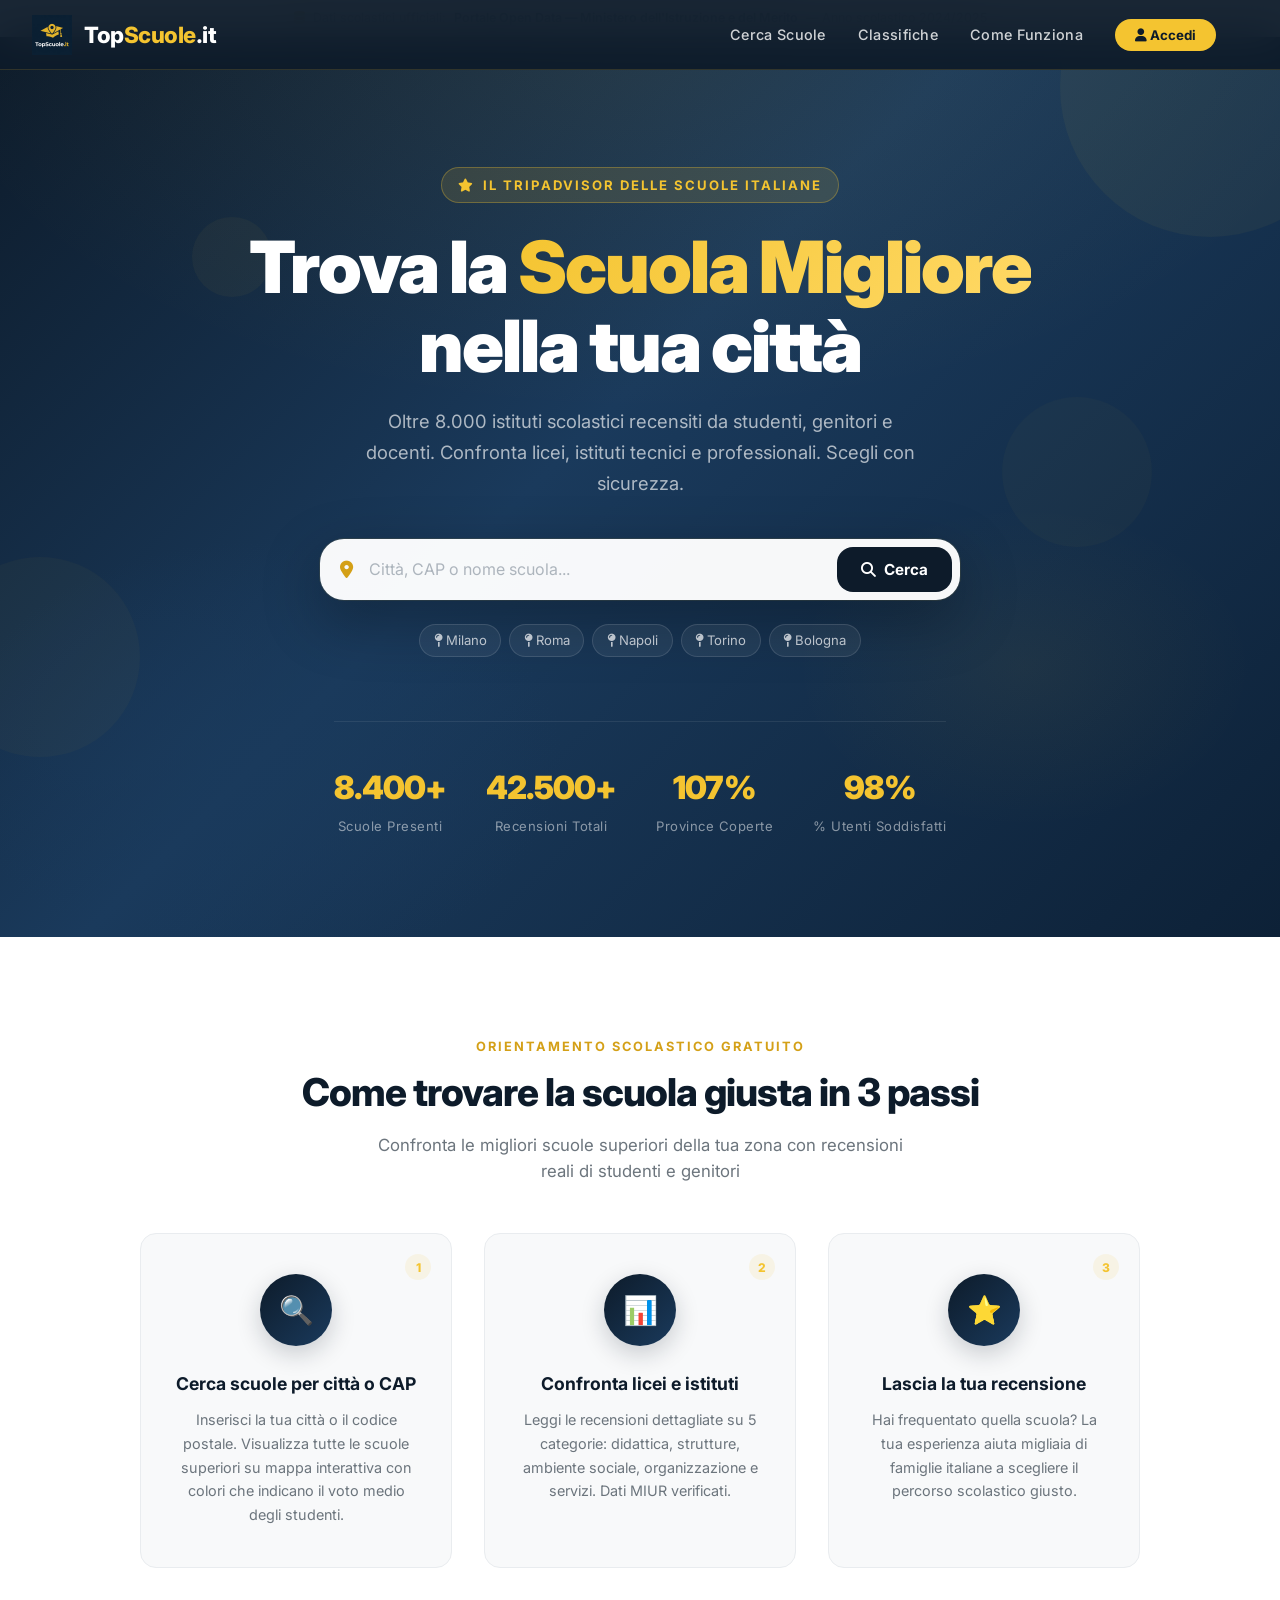
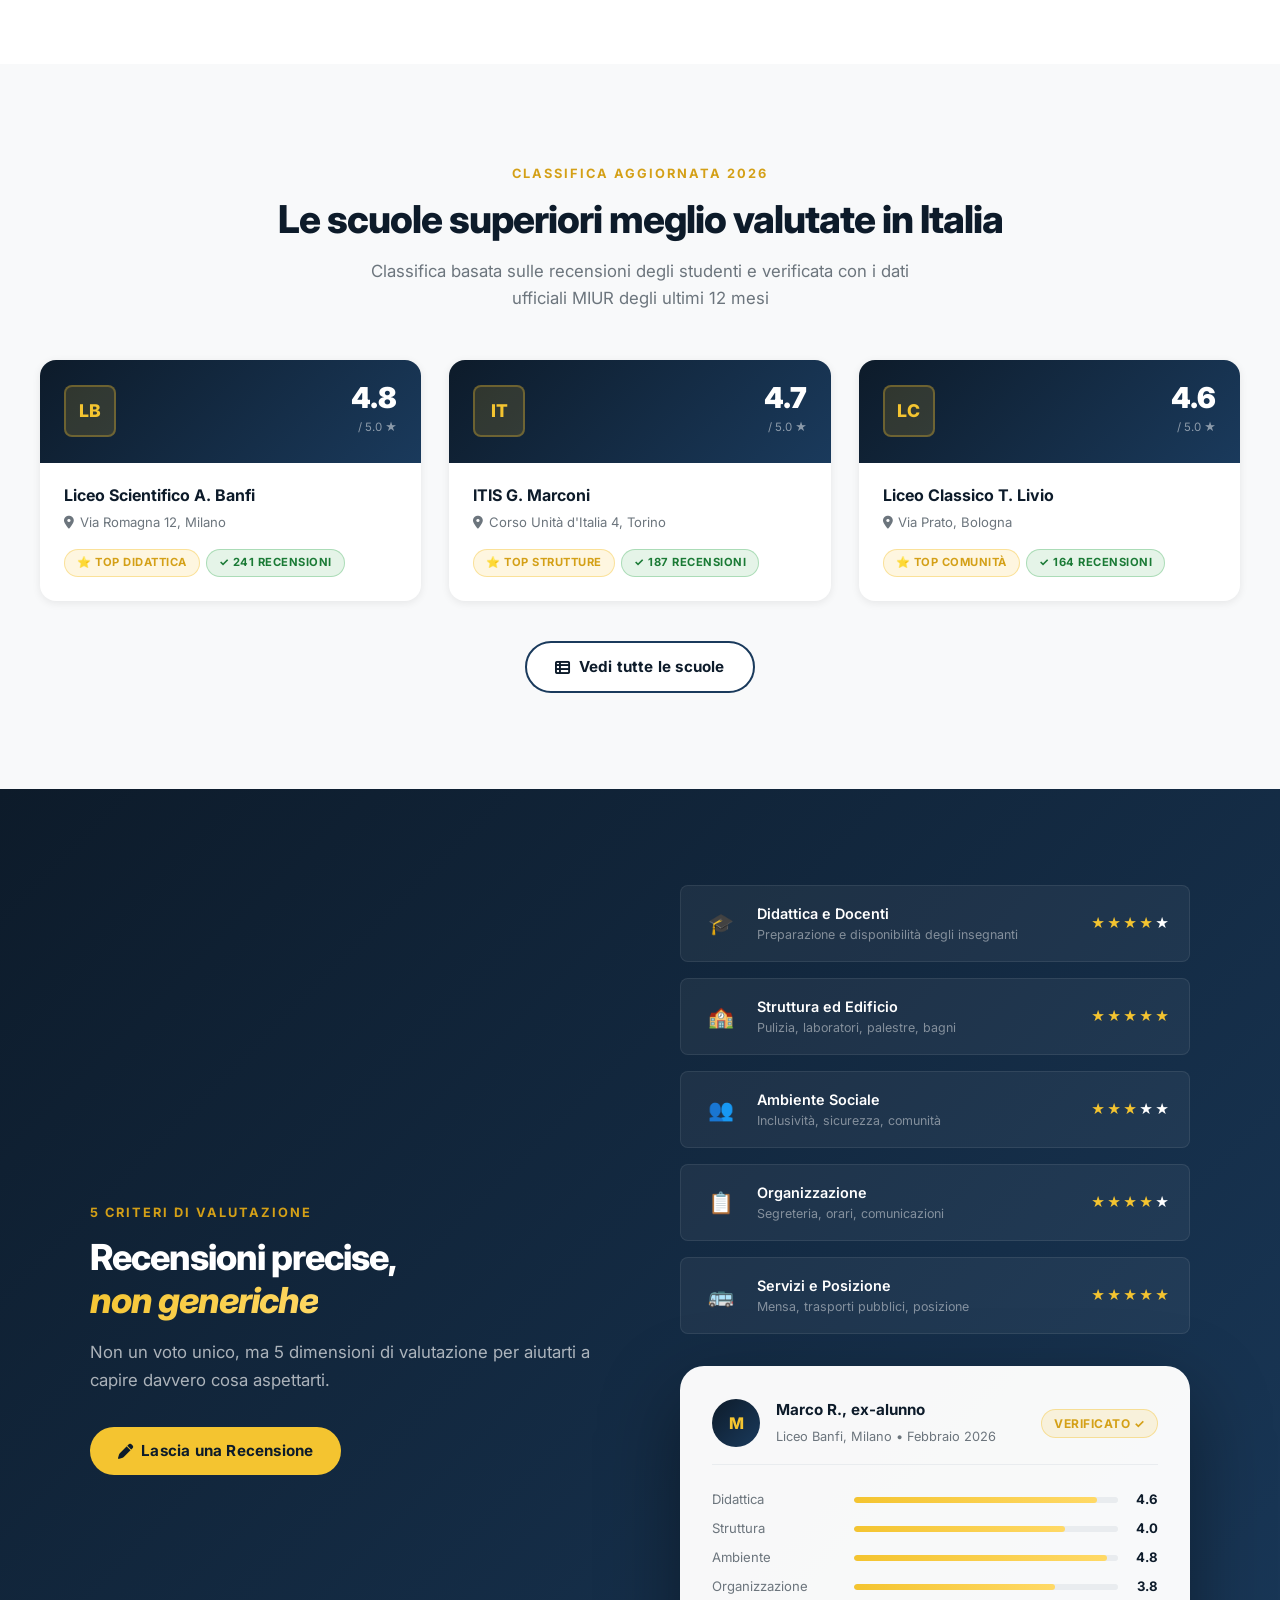
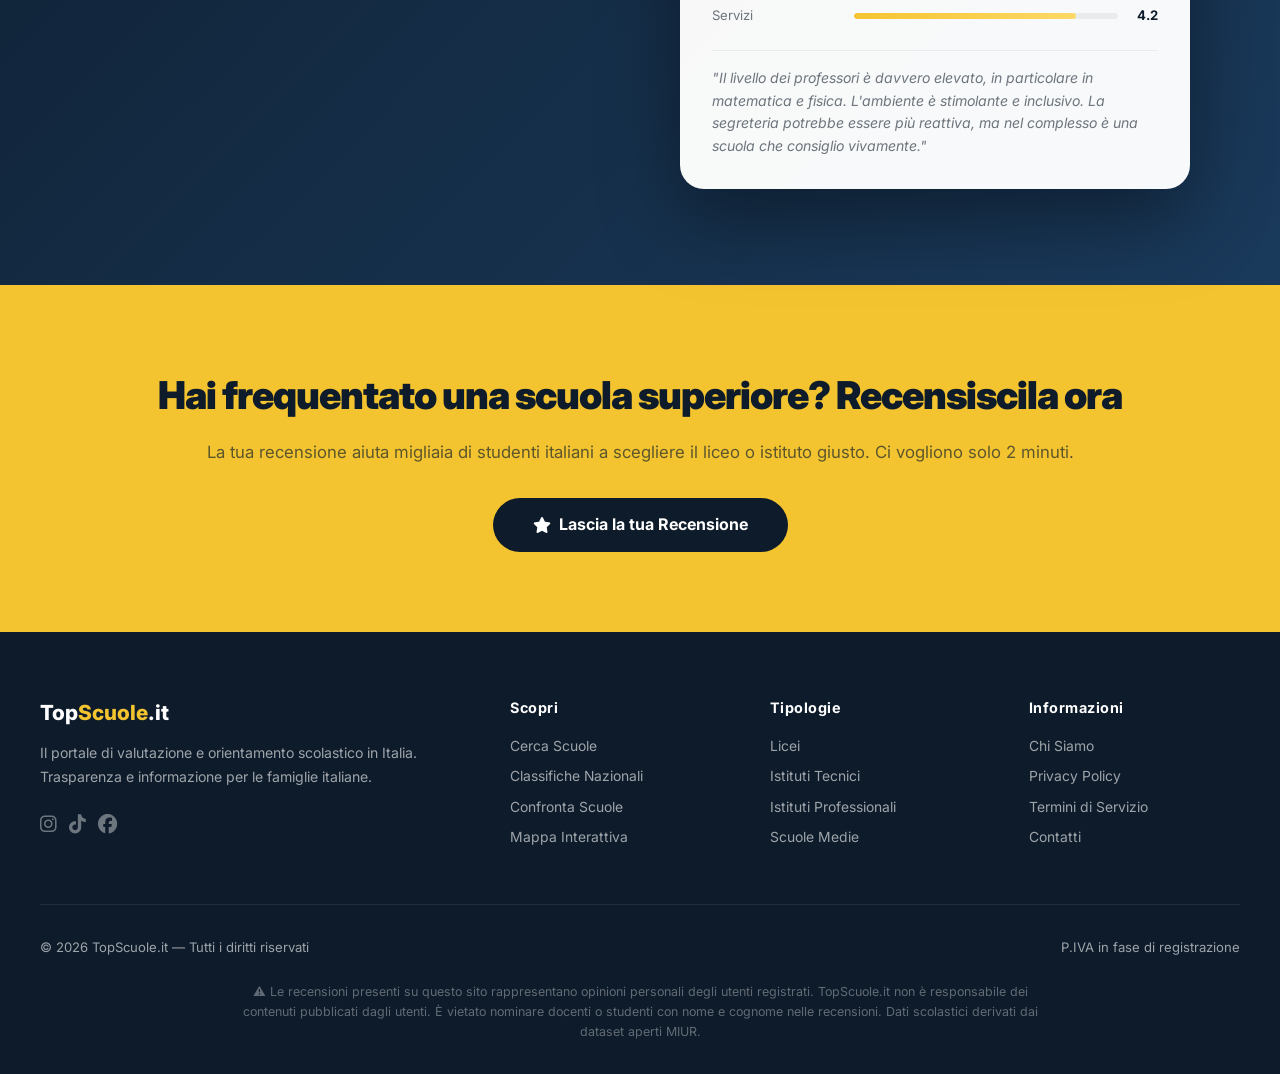
==== index.html @ c49c6611 "style: unify navbar logo across all pages to match index.html with icon and make it a link" ====
<!DOCTYPE html>
<html lang="it">

<head>
  <meta charset="UTF-8" />
  <meta name="viewport" content="width=device-width, initial-scale=1.0" />

  <!-- SEO Primary -->
  <title>TopScuole.it | Recensioni Scuole Superiori in Italia — Trova il Miglior Istituto</title>
  <meta name="description"
    content="Trova e valuta le migliori scuole superiori in Italia. Leggi recensioni reali di studenti e genitori su didattica, strutture e ambiente. Orientamento scolastico gratuito per licei, istituti tecnici e professionali." />
  <meta name="keywords"
    content="recensioni scuole superiori, migliori licei Italia, valutazione istituti scolastici, orientamento scolastico, confronta scuole, recensioni liceo, istituto tecnico recensioni, scuole Milano, scuole Roma" />
  <link rel="canonical" href="https://www.topscuole.it/" />
  <meta name="robots" content="index, follow" />
  <meta name="author" content="TopScuole.it" />

  <!-- Open Graph / Facebook -->
  <meta property="og:type" content="website" />
  <meta property="og:url" content="https://www.topscuole.it/" />
  <meta property="og:title" content="TopScuole.it — Il TripAdvisor delle Scuole Italiane" />
  <meta property="og:description"
    content="Oltre 8.000 scuole recensite da studenti e genitori. Trova il miglior istituto nella tua città con valutazioni su didattica, strutture, ambiente e organizzazione." />
  <meta property="og:image" content="https://www.topscuole.it/assets/og-image.png" />
  <meta property="og:locale" content="it_IT" />
  <meta property="og:site_name" content="TopScuole.it" />

  <!-- Twitter Card -->
  <meta name="twitter:card" content="summary_large_image" />
  <meta name="twitter:title" content="TopScuole.it — Recensioni Scuole Superiori in Italia" />
  <meta name="twitter:description"
    content="Trova la scuola migliore nella tua città. Recensioni reali, mappa interattiva e confronto tra istituti." />
  <meta name="twitter:image" content="https://www.topscuole.it/assets/og-image.png" />

  <!-- JSON-LD Structured Data -->
  <script type="application/ld+json">
  {
    "@context": "https://schema.org",
    "@type": "WebSite",
    "name": "TopScuole.it",
    "url": "https://www.topscuole.it",
    "description": "Portale di valutazione e orientamento scolastico in Italia. Recensioni di studenti e genitori su oltre 8.000 scuole.",
    "inLanguage": "it-IT",
    "potentialAction": {
      "@type": "SearchAction",
      "target": {
        "@type": "EntryPoint",
        "urlTemplate": "https://www.topscuole.it/schools.html?q={search_term_string}"
      },
      "query-input": "required name=search_term_string"
    },
    "publisher": {
      "@type": "Organization",
      "name": "TopScuole.it",
      "url": "https://www.topscuole.it",
      "logo": {
        "@type": "ImageObject",
        "url": "https://www.topscuole.it/assets/logo.png"
      }
    }
  }
  </script>
  <link rel="stylesheet" href="styles/main.css" />
  <link rel="stylesheet" href="styles/animations.css" />
  <link rel="stylesheet" href="https://cdnjs.cloudflare.com/ajax/libs/font-awesome/6.5.0/css/all.min.css" />
  <style>
    /* --- Auth Modal --- */
    #authModal {
      position: fixed;
      inset: 0;
      background: rgba(13, 27, 42, .75);
      backdrop-filter: blur(6px);
      z-index: 9000;
      display: none;
      align-items: center;
      justify-content: center;
      padding: 1rem;
      opacity: 0;
      transition: opacity .3s ease
    }

    #authModal.open {
      opacity: 1
    }

    .auth-box {
      background: #fff;
      border-radius: 24px;
      width: 100%;
      max-width: 420px;
      overflow: hidden;
      box-shadow: 0 30px 80px rgba(0, 0, 0, .4);
      transform: translateY(20px);
      transition: transform .3s ease
    }

    #authModal.open .auth-box {
      transform: translateY(0)
    }

    .auth-header {
      background: linear-gradient(135deg, #0D1B2A, #1A3A5C);
      padding: 2rem;
      text-align: center
    }

    .auth-header h2 {
      color: #fff;
      font-size: 1.4rem;
      font-weight: 800;
      margin-bottom: .25rem
    }

    .auth-header p {
      color: rgba(255, 255, 255, .55);
      font-size: .85rem
    }

    .auth-tabs {
      display: flex;
      border-bottom: 2px solid #f0f0f0;
      background: #fafafa
    }

    .auth-tab {
      flex: 1;
      padding: .85rem;
      text-align: center;
      font-weight: 700;
      font-size: .9rem;
      color: #6C757D;
      cursor: pointer;
      transition: .2s;
      border: none;
      background: none
    }

    .auth-tab.active {
      color: #0D1B2A;
      border-bottom: 2px solid #F4C430;
      margin-bottom: -2px
    }

    .auth-body {
      padding: 1.75rem
    }

    .auth-field {
      margin-bottom: 1rem
    }

    .auth-field label {
      display: block;
      font-size: .83rem;
      font-weight: 600;
      color: #1A3A5C;
      margin-bottom: .35rem
    }

    .auth-field input {
      width: 100%;
      padding: .7rem 1rem;
      border: 2px solid #e9ecef;
      border-radius: 10px;
      font-size: .95rem;
      outline: none;
      transition: border-color .2s;
      font-family: Inter, sans-serif
    }

    .auth-field input:focus {
      border-color: #F4C430
    }

    .auth-btn {
      width: 100%;
      padding: .85rem;
      border-radius: 999px;
      font-weight: 700;
      font-size: .95rem;
      cursor: pointer;
      border: none;
      transition: all .2s;
      font-family: Inter, sans-serif;
      display: flex;
      align-items: center;
      justify-content: center;
      gap: .5rem
    }

    .auth-btn-primary {
      background: #0D1B2A;
      color: #fff;
      margin-bottom: .75rem
    }

    .auth-btn-primary:hover {
      background: #1A3A5C
    }

    .auth-btn-google {
      background: #fff;
      color: #444;
      border: 2px solid #e9ecef
    }

    .auth-btn-google:hover {
      border-color: #F4C430;
      background: #fffef5
    }

    .auth-divider {
      text-align: center;
      color: #adb5bd;
      font-size: .8rem;
      margin: .75rem 0;
      position: relative
    }

    .auth-divider::before,
    .auth-divider::after {
      content: '';
      position: absolute;
      top: 50%;
      width: 42%;
      height: 1px;
      background: #e9ecef
    }

    .auth-divider::before {
      left: 0
    }

    .auth-divider::after {
      right: 0
    }

    #authError {
      display: none;
      background: rgba(220, 53, 69, .08);
      border: 1px solid rgba(220, 53, 69, .25);
      color: #b02a37;
      padding: .65rem 1rem;
      border-radius: 8px;
      font-size: .83rem;
      margin-bottom: .75rem
    }

    .auth-close {
      position: absolute;
      top: .75rem;
      right: .75rem;
      background: rgba(255, 255, 255, .15);
      color: #fff;
      border: none;
      border-radius: 50%;
      width: 32px;
      height: 32px;
      cursor: pointer;
      font-size: 1.1rem;
      display: flex;
      align-items: center;
      justify-content: center;
      transition: .2s
    }

    .auth-close:hover {
      background: rgba(255, 255, 255, .3)
    }

    .auth-header {
      position: relative
    }

    .auth-switch {
      text-align: center;
      font-size: .83rem;
      color: #6c757d;
      margin-top: .75rem
    }

    .auth-switch a {
      color: #0D1B2A;
      font-weight: 700;
      cursor: pointer;
      text-decoration: underline
    }

    /* --- Navbar User Widget --- */
    .nav-user {
      display: none;
      align-items: center;
      gap: .5rem;
      position: relative;
      cursor: pointer
    }

    .nav-avatar {
      width: 34px;
      height: 34px;
      border-radius: 50%;
      background: linear-gradient(135deg, #F4C430, #D4A017);
      color: #0D1B2A;
      font-weight: 800;
      font-size: .85rem;
      display: flex;
      align-items: center;
      justify-content: center;
      border: 2px solid rgba(244, 196, 48, .4)
    }

    .nav-username {
      font-size: .88rem;
      font-weight: 600;
      color: rgba(255, 255, 255, .9)
    }

    .nav-dropdown {
      position: absolute;
      top: calc(100% + .75rem);
      right: 0;
      background: #fff;
      border-radius: 12px;
      box-shadow: 0 10px 40px rgba(0, 0, 0, .2);
      padding: .5rem;
      min-width: 180px;
      display: none;
      z-index: 100
    }

    .nav-dropdown a,
    .nav-dropdown button {
      display: flex;
      align-items: center;
      gap: .6rem;
      padding: .6rem .85rem;
      border-radius: 8px;
      font-size: .87rem;
      color: #212529;
      width: 100%;
      text-align: left;
      transition: .15s;
      background: none;
      border: none;
      cursor: pointer;
      font-family: Inter, sans-serif
    }

    .nav-dropdown a:hover,
    .nav-dropdown button:hover {
      background: #f8f9fa
    }

    .nav-dropdown .logout-btn {
      color: #dc3545
    }

    /* --- MIUR Banner --- */
    .miur-banner {
      background: #f8f9fa;
      border-bottom: 1px solid #e9ecef;
      padding: .5rem 2rem;
      font-size: .78rem;
      color: #6c757d;
      display: flex;
      align-items: center;
      justify-content: center;
      gap: .5rem;
      flex-wrap: wrap
    }

    .miur-banner a {
      color: #1A3A5C;
      font-weight: 600
    }

    .miur-banner i {
      color: #F4C430
    }
  </style>
  <style>
    /* ---- HERO ---- */
    .hero {
      min-height: 100vh;
      background: linear-gradient(135deg, #0D1B2A 0%, #1A3A5C 45%, #0D2137 100%);
      display: flex;
      flex-direction: column;
      justify-content: center;
      align-items: center;
      text-align: center;
      padding: 8rem 2rem 6rem;
      position: relative;
      overflow: hidden;
    }

    .hero::before {
      content: '';
      position: absolute;
      inset: 0;
      background:
        radial-gradient(ellipse 80% 60% at 50% 0%, rgba(244, 196, 48, 0.07) 0%, transparent 70%),
        radial-gradient(ellipse 40% 40% at 20% 80%, rgba(26, 58, 92, 0.8) 0%, transparent 60%),
        radial-gradient(ellipse 30% 30% at 80% 70%, rgba(244, 196, 48, 0.05) 0%, transparent 60%);
    }

    .hero__particles {
      position: absolute;
      inset: 0;
      overflow: hidden;
      pointer-events: none;
    }

    .hero__particle {
      position: absolute;
      border-radius: 50%;
      background: rgba(244, 196, 48, 0.15);
      animation: float 4s ease-in-out infinite;
    }

    .hero__particle:nth-child(1) {
      width: 300px;
      height: 300px;
      top: -100px;
      right: -80px;
      animation-delay: 0s;
      opacity: 0.3;
    }

    .hero__particle:nth-child(2) {
      width: 200px;
      height: 200px;
      bottom: 20%;
      left: -60px;
      animation-delay: 1s;
      opacity: 0.2;
    }

    .hero__particle:nth-child(3) {
      width: 150px;
      height: 150px;
      top: 40%;
      right: 10%;
      animation-delay: 2s;
      opacity: 0.15;
    }

    .hero__particle:nth-child(4) {
      width: 80px;
      height: 80px;
      top: 20%;
      left: 15%;
      animation-delay: 0.5s;
      opacity: 0.25;
    }

    .hero__content {
      position: relative;
      z-index: 2;
      max-width: 800px;
    }

    .hero__eyebrow {
      display: inline-flex;
      align-items: center;
      gap: 0.5rem;
      background: rgba(244, 196, 48, 0.12);
      border: 1px solid rgba(244, 196, 48, 0.3);
      color: var(--gold);
      font-size: 0.82rem;
      font-weight: 700;
      letter-spacing: 2px;
      text-transform: uppercase;
      padding: 0.4rem 1rem;
      border-radius: var(--radius-full);
      margin-bottom: 1.5rem;
    }

    .hero__title {
      font-size: clamp(2.5rem, 6vw, 4.5rem);
      font-weight: 900;
      color: var(--white);
      line-height: 1.1;
      letter-spacing: -2px;
      margin-bottom: 1.25rem;
    }

    .hero__title em {
      font-style: normal;
      background: linear-gradient(135deg, #F4C430, #FFD966);
      -webkit-background-clip: text;
      -webkit-text-fill-color: transparent;
      background-clip: text;
    }

    .hero__subtitle {
      font-size: 1.15rem;
      color: rgba(255, 255, 255, 0.65);
      max-width: 560px;
      margin: 0 auto 2.5rem;
      line-height: 1.7;
    }

    /* --- Search Box --- */
    .search-box {
      background: rgba(255, 255, 255, 0.97);
      border-radius: var(--radius-lg);
      padding: 0.5rem;
      display: flex;
      align-items: center;
      gap: 0.5rem;
      max-width: 640px;
      margin: 0 auto 1.5rem;
      box-shadow: 0 20px 60px rgba(0, 0, 0, 0.3), 0 0 0 1px rgba(244, 196, 48, 0.1);
    }

    .search-box__icon {
      color: var(--gold-dark);
      padding: 0 0.5rem 0 0.75rem;
      font-size: 1.1rem;
    }

    .search-box__input {
      flex: 1;
      border: none;
      outline: none;
      font-size: 1rem;
      color: var(--navy);
      background: transparent;
      padding: 0.75rem 0;
    }

    .search-box__input::placeholder {
      color: var(--gray-400);
    }

    .search-box__btn {
      background: var(--navy);
      color: var(--white);
      border-radius: var(--radius-md);
      padding: 0.8rem 1.5rem;
      font-weight: 700;
      font-size: 0.95rem;
      display: flex;
      align-items: center;
      gap: 0.5rem;
      transition: var(--transition);
    }

    .search-box__btn:hover {
      background: var(--gold);
      color: var(--navy);
    }

    .hero__tags {
      display: flex;
      flex-wrap: wrap;
      gap: 0.5rem;
      justify-content: center;
      margin-top: 0.5rem;
    }

    .hero__tag {
      background: rgba(255, 255, 255, 0.06);
      border: 1px solid rgba(255, 255, 255, 0.12);
      color: rgba(255, 255, 255, 0.7);
      font-size: 0.82rem;
      padding: 0.3rem 0.85rem;
      border-radius: var(--radius-full);
      cursor: pointer;
      transition: var(--transition);
    }

    .hero__tag:hover {
      background: rgba(244, 196, 48, 0.15);
      border-color: var(--gold);
      color: var(--gold);
    }

    /* --- Stats bar --- */
    .stats-bar {
      position: relative;
      z-index: 2;
      display: flex;
      gap: 2.5rem;
      justify-content: center;
      flex-wrap: wrap;
      margin-top: 4rem;
      padding-top: 2.5rem;
      border-top: 1px solid rgba(255, 255, 255, 0.08);
    }

    .stat-item {
      text-align: center;
    }

    .stat-number {
      font-size: 2rem;
      font-weight: 900;
      color: var(--gold);
      letter-spacing: -1px;
      display: block;
    }

    .stat-label {
      font-size: 0.82rem;
      color: rgba(255, 255, 255, 0.5);
      letter-spacing: 0.5px;
    }

    /* ---- HOW IT WORKS ---- */
    .how-it-works {
      padding: 6rem 2rem;
      background: var(--white);
    }

    .steps-grid {
      display: grid;
      grid-template-columns: repeat(3, 1fr);
      gap: 2rem;
      max-width: 1000px;
      margin: 0 auto;
    }

    .step-card {
      text-align: center;
      padding: 2.5rem 2rem;
      border-radius: var(--radius-md);
      background: var(--gray-100);
      border: 1px solid var(--gray-200);
      position: relative;
      transition: var(--transition);
    }

    .step-card:hover {
      background: var(--white);
      border-color: var(--gold);
      box-shadow: 0 8px 32px rgba(244, 196, 48, 0.12);
      transform: translateY(-4px);
    }

    .step-icon {
      width: 72px;
      height: 72px;
      border-radius: 50%;
      background: linear-gradient(135deg, var(--navy), var(--navy-mid));
      display: flex;
      align-items: center;
      justify-content: center;
      margin: 0 auto 1.5rem;
      font-size: 1.75rem;
      box-shadow: 0 8px 24px rgba(13, 27, 42, 0.2);
    }

    .step-number {
      position: absolute;
      top: 1.25rem;
      right: 1.25rem;
      font-size: 0.75rem;
      font-weight: 800;
      color: var(--gold);
      background: rgba(244, 196, 48, 0.1);
      border-radius: var(--radius-full);
      width: 26px;
      height: 26px;
      display: flex;
      align-items: center;
      justify-content: center;
    }

    .step-card h3 {
      font-size: 1.1rem;
      font-weight: 700;
      color: var(--navy);
      margin-bottom: 0.6rem;
    }

    .step-card p {
      font-size: 0.9rem;
      color: var(--gray-600);
      line-height: 1.65;
    }

    /* ---- TOP SCHOOLS ---- */
    .top-schools {
      padding: 6rem 2rem;
      background: var(--gray-100);
    }

    .schools-grid {
      display: grid;
      grid-template-columns: repeat(3, 1fr);
      gap: 1.75rem;
      max-width: 1200px;
      margin: 0 auto;
    }

    .school-card {
      background: var(--white);
      border-radius: var(--radius-md);
      overflow: hidden;
      box-shadow: var(--shadow-sm);
      transition: var(--transition);
      cursor: pointer;
      text-decoration: none;
      color: inherit;
      display: block;
    }

    .school-card:hover {
      transform: translateY(-6px);
      box-shadow: var(--shadow-md);
    }

    .school-card__header {
      background: linear-gradient(135deg, var(--navy) 0%, var(--navy-mid) 100%);
      padding: 1.5rem;
      display: flex;
      align-items: center;
      justify-content: space-between;
    }

    .school-initials {
      width: 52px;
      height: 52px;
      border-radius: var(--radius-sm);
      background: rgba(244, 196, 48, 0.15);
      border: 2px solid rgba(244, 196, 48, 0.3);
      display: flex;
      align-items: center;
      justify-content: center;
      font-size: 1.1rem;
      font-weight: 800;
      color: var(--gold);
    }

    .school-card__score {
      text-align: right;
    }

    .school-card__score .score-num {
      font-size: 1.8rem;
      font-weight: 900;
      color: var(--white);
      display: block;
      line-height: 1;
    }

    .school-card__score .score-label {
      font-size: 0.72rem;
      color: rgba(255, 255, 255, 0.5);
    }

    .school-card__body {
      padding: 1.25rem 1.5rem 1.5rem;
    }

    .school-card__name {
      font-size: 1rem;
      font-weight: 700;
      color: var(--navy);
      margin-bottom: 0.25rem;
    }

    .school-card__address {
      font-size: 0.82rem;
      color: var(--gray-600);
      display: flex;
      align-items: center;
      gap: 0.35rem;
      margin-bottom: 1rem;
    }

    .school-card__cats {
      display: flex;
      flex-wrap: wrap;
      gap: 0.4rem;
    }

    .school-card__cats .badge {
      font-size: 0.7rem;
    }

    /* ---- CATEGORIES / REVIEW PREVIEW ---- */
    .review-preview {
      background: linear-gradient(135deg, var(--navy) 0%, var(--navy-mid) 100%);
      padding: 6rem 2rem;
      color: var(--white);
    }

    .review-preview-inner {
      max-width: 1100px;
      margin: 0 auto;
      display: grid;
      grid-template-columns: 1fr 1fr;
      gap: 5rem;
      align-items: center;
    }

    .review-preview__left h2 {
      font-size: clamp(1.8rem, 2.8vw, 2.6rem);
      font-weight: 800;
      letter-spacing: -1px;
      line-height: 1.2;
      margin-bottom: 1rem;
    }

    .review-preview__left p {
      color: rgba(255, 255, 255, 0.65);
      line-height: 1.7;
      margin-bottom: 2rem;
    }

    .categories-list {
      display: flex;
      flex-direction: column;
      gap: 1rem;
    }

    .cat-item {
      display: flex;
      align-items: center;
      gap: 1rem;
      padding: 1rem 1.25rem;
      border-radius: var(--radius-sm);
      background: rgba(255, 255, 255, 0.05);
      border: 1px solid rgba(255, 255, 255, 0.08);
      transition: var(--transition);
    }

    .cat-item:hover {
      background: rgba(244, 196, 48, 0.08);
      border-color: rgba(244, 196, 48, 0.2);
    }

    .cat-icon {
      font-size: 1.3rem;
      width: 40px;
      text-align: center;
    }

    .cat-info {
      flex: 1;
    }

    .cat-name {
      font-size: 0.9rem;
      font-weight: 600;
      color: var(--white);
    }

    .cat-desc {
      font-size: 0.78rem;
      color: rgba(255, 255, 255, 0.45);
    }

    .cat-stars {
      display: flex;
      gap: 2px;
    }

    .cat-stars .star {
      font-size: 0.85rem;
    }

    /* Review card mockup */
    .review-mockup {
      background: rgba(255, 255, 255, 0.97);
      border-radius: var(--radius-lg);
      padding: 2rem;
      color: var(--gray-900);
      box-shadow: 0 30px 80px rgba(0, 0, 0, 0.4);
    }

    .review-mockup__header {
      display: flex;
      align-items: center;
      gap: 1rem;
      margin-bottom: 1.5rem;
      padding-bottom: 1rem;
      border-bottom: 1px solid var(--gray-200);
    }

    .review-mockup__avatar {
      width: 48px;
      height: 48px;
      border-radius: 50%;
      background: linear-gradient(135deg, var(--navy), var(--navy-mid));
      display: flex;
      align-items: center;
      justify-content: center;
      color: var(--gold);
      font-weight: 800;
      font-size: 1rem;
    }

    .review-mockup__meta strong {
      display: block;
      font-size: 0.95rem;
      color: var(--navy);
    }

    .review-mockup__meta small {
      color: var(--gray-600);
      font-size: 0.8rem;
    }

    .review-mockup__overall {
      margin-bottom: 1.5rem;
    }

    .overall-score {
      display: flex;
      align-items: baseline;
      gap: 0.5rem;
      margin-bottom: 0.5rem;
    }

    .overall-score .num {
      font-size: 2.5rem;
      font-weight: 900;
      color: var(--navy);
    }

    .overall-score .out-of {
      font-size: 0.9rem;
      color: var(--gray-600);
    }

    .review-mockup__text {
      font-size: 0.88rem;
      color: var(--gray-600);
      line-height: 1.6;
      margin-top: 1rem;
      padding-top: 1rem;
      border-top: 1px solid var(--gray-200);
      font-style: italic;
    }

    /* ---- CTA BANNER ---- */
    .cta-banner {
      background: var(--gold);
      padding: 5rem 2rem;
      text-align: center;
    }

    .cta-banner h2 {
      font-size: clamp(1.8rem, 3vw, 2.6rem);
      font-weight: 900;
      color: var(--navy);
      margin-bottom: 0.75rem;
      letter-spacing: -1px;
    }

    .cta-banner p {
      color: rgba(13, 27, 42, 0.65);
      font-size: 1.05rem;
      margin-bottom: 2rem;
    }

    .cta-banner .btn-navy {
      background: var(--navy);
      color: var(--white);
      padding: 0.9rem 2.5rem;
      border-radius: var(--radius-full);
      font-weight: 700;
      font-size: 1rem;
      display: inline-flex;
      align-items: center;
      gap: 0.5rem;
      transition: var(--transition);
    }

    .cta-banner .btn-navy:hover {
      background: var(--navy-mid);
      transform: translateY(-2px);
      box-shadow: 0 8px 24px rgba(13, 27, 42, 0.3);
    }

    /* Responsive */
    @media (max-width: 900px) {

      .steps-grid,
      .schools-grid {
        grid-template-columns: 1fr 1fr;
      }

      .review-preview-inner {
        grid-template-columns: 1fr;
        gap: 2rem;
      }
    }

    @media (max-width: 600px) {

      .steps-grid,
      .schools-grid {
        grid-template-columns: 1fr;
      }

      .stats-bar {
        gap: 1.5rem;
      }

      .search-box {
        flex-direction: column;
        border-radius: var(--radius-md);
      }

      .search-box__btn {
        width: 100%;
        justify-content: center;
        border-radius: var(--radius-sm);
      }
    }
  </style>
</head>

<body>

  <!-- NAVBAR -->
  <nav class="navbar" id="navbar">
    <a href="index.html" class="navbar__logo" style="text-decoration:none;">
      <img src="assets/logo.png" alt="TopScuole.it logo" />
      <span class="navbar__brand">Top<span>Scuole</span>.it</span>
    </a>
    <ul class="navbar__links">
      <li><a href="schools.html">Cerca Scuole</a></li>
      <li><a href="#">Classifiche</a></li>
      <li><a href="come-funziona.html">Come Funziona</a></li>

      <!-- Stato NON loggato -->
      <li>
        <button id="navLoginBtn" class="navbar__cta" onclick="openAuthModal('login')"
          style="display:flex;align-items:center;gap:.4rem;">
          <i class="fas fa-user"></i> Accedi
        </button>
      </li>

      <!-- Stato LOGGATO -->
      <li>
        <div class="nav-user" id="navUserWidget" onclick="toggleUserDropdown()">
          <div class="nav-avatar" id="navUserAvatar"></div>
          <span class="nav-username" id="navUserName"></span>
          <i class="fas fa-chevron-down" style="font-size:.65rem;color:rgba(255,255,255,.5)"></i>
          <div class="nav-dropdown" id="userDropdown">
            <a href="#"><i class="fas fa-user-circle"></i> Il mio profilo</a>
            <a href="#"><i class="fas fa-star"></i> Le mie recensioni</a>
            <hr style="border:none;border-top:1px solid #e9ecef;margin:.3rem 0" />
            <button class="logout-btn" onclick="handleSignOut()">
              <i class="fas fa-sign-out-alt"></i> Esci
            </button>
          </div>
        </div>
      </li>
    </ul>
  </nav>

  <!-- MIUR Attribution Banner -->
  <div class="miur-banner" id="miurStaticBanner">
    <i class="fas fa-database"></i>
    Dati scolastici ufficiali:
    <a href="https://dati.istruzione.it/opendata/opendata/catalogo/elements1/?area=Scuole" target="_blank"
      rel="noopener">Portale Open Data — Ministero dell'Istruzione e del Merito</a>
    &mdash; Anno scolastico 2024/2025
  </div>

  <!-- HERO -->
  <section class="hero" id="home">
    <div class="hero__particles">
      <div class="hero__particle"></div>
      <div class="hero__particle"></div>
      <div class="hero__particle"></div>
      <div class="hero__particle"></div>
    </div>

    <div class="hero__content">
      <div class="hero__eyebrow animate-fade-in-down">
        <i class="fas fa-star"></i>
        Il TripAdvisor delle Scuole Italiane
      </div>

      <h1 class="hero__title animate-fade-in-up delay-1">
        Trova la <em>Scuola Migliore</em><br />nella tua città
      </h1>

      <p class="hero__subtitle animate-fade-in-up delay-2">
        Oltre 8.000 istituti scolastici recensiti da studenti, genitori e docenti.
        Confronta licei, istituti tecnici e professionali. Scegli con sicurezza.
      </p>

      <!-- Search -->
      <div class="search-box animate-scale-in delay-3" id="heroSearch">
        <i class="fas fa-map-marker-alt search-box__icon"></i>
        <input type="text" class="search-box__input" id="cityInput" autocomplete="new-password" name="search_home_query"
          placeholder="Città, CAP o nome scuola..." readonly onfocus="this.removeAttribute('readonly');"
          aria-label="Cerca scuola per città o CAP" />
        <button class="search-box__btn" onclick="doSearch()" id="searchBtn">
          <i class="fas fa-search"></i> Cerca
        </button>
      </div>

      <div class="hero__tags animate-fade-in delay-4">
        <span class="hero__tag" onclick="setSearch('Milano')"><i class="fas fa-map-pin"></i> Milano</span>
        <span class="hero__tag" onclick="setSearch('Roma')"><i class="fas fa-map-pin"></i> Roma</span>
        <span class="hero__tag" onclick="setSearch('Napoli')"><i class="fas fa-map-pin"></i> Napoli</span>
        <span class="hero__tag" onclick="setSearch('Torino')"><i class="fas fa-map-pin"></i> Torino</span>
        <span class="hero__tag" onclick="setSearch('Bologna')"><i class="fas fa-map-pin"></i> Bologna</span>
      </div>
    </div>

    <!-- Stats -->
    <div class="stats-bar">
      <div class="stat-item reveal">
        <span class="stat-number" data-target="8400">0</span>
        <span class="stat-label">Scuole Presenti</span>
      </div>
      <div class="stat-item reveal delay-1">
        <span class="stat-number" data-target="42500">0</span>
        <span class="stat-label">Recensioni Totali</span>
      </div>
      <div class="stat-item reveal delay-2">
        <span class="stat-number" data-target="107">0</span>
        <span class="stat-label">Province Coperte</span>
      </div>
      <div class="stat-item reveal delay-3">
        <span class="stat-number" data-target="98">0</span>
        <span class="stat-label" style="white-space:nowrap">% Utenti Soddisfatti</span>
      </div>
    </div>
  </section>

  <!-- HOW IT WORKS -->
  <section class="how-it-works" id="come-funziona">
    <div class="section-header reveal">
      <span class="eyebrow">Orientamento Scolastico Gratuito</span>
      <h2>Come trovare la scuola giusta in 3 passi</h2>
      <p>Confronta le migliori scuole superiori della tua zona con recensioni reali di studenti e genitori</p>
    </div>
    <div class="steps-grid">
      <div class="step-card reveal delay-1">
        <div class="step-number">1</div>
        <div class="step-icon">🔍</div>
        <h3>Cerca scuole per città o CAP</h3>
        <p>Inserisci la tua città o il codice postale. Visualizza tutte le scuole superiori su mappa interattiva con
          colori che indicano il voto medio degli studenti.</p>
      </div>
      <div class="step-card reveal delay-2">
        <div class="step-number">2</div>
        <div class="step-icon">📊</div>
        <h3>Confronta licei e istituti</h3>
        <p>Leggi le recensioni dettagliate su 5 categorie: didattica, strutture, ambiente sociale, organizzazione e
          servizi. Dati MIUR verificati.</p>
      </div>
      <div class="step-card reveal delay-3">
        <div class="step-number">3</div>
        <div class="step-icon">⭐</div>
        <h3>Lascia la tua recensione</h3>
        <p>Hai frequentato quella scuola? La tua esperienza aiuta migliaia di famiglie italiane a scegliere il percorso
          scolastico giusto.</p>
      </div>
    </div>
  </section>

  <!-- TOP SCHOOLS PREVIEW -->
  <section class="top-schools" id="top-scuole">
    <div class="section-header reveal">
      <span class="eyebrow">Classifica Aggiornata 2026</span>
      <h2>Le scuole superiori meglio valutate in Italia</h2>
      <p>Classifica basata sulle recensioni degli studenti e verificata con i dati ufficiali MIUR degli ultimi 12 mesi
      </p>
    </div>
    <div class="schools-grid">

      <a href="school-detail.html" class="school-card hover-lift reveal delay-1">
        <div class="school-card__header">
          <div class="school-initials">LB</div>
          <div class="school-card__score">
            <span class="score-num">4.8</span>
            <span class="score-label">/ 5.0 ★</span>
          </div>
        </div>
        <div class="school-card__body">
          <div class="school-card__name">Liceo Scientifico A. Banfi</div>
          <div class="school-card__address"><i class="fas fa-map-marker-alt"></i> Via Romagna 12, Milano</div>
          <div class="school-card__cats">
            <span class="badge badge-gold">⭐ Top Didattica</span>
            <span class="badge badge-green">✓ 241 Recensioni</span>
          </div>
        </div>
      </a>

      <a href="school-detail.html" class="school-card hover-lift reveal delay-2">
        <div class="school-card__header">
          <div class="school-initials">IT</div>
          <div class="school-card__score">
            <span class="score-num">4.7</span>
            <span class="score-label">/ 5.0 ★</span>
          </div>
        </div>
        <div class="school-card__body">
          <div class="school-card__name">ITIS G. Marconi</div>
          <div class="school-card__address"><i class="fas fa-map-marker-alt"></i> Corso Unità d'Italia 4, Torino</div>
          <div class="school-card__cats">
            <span class="badge badge-gold">⭐ Top Strutture</span>
            <span class="badge badge-green">✓ 187 Recensioni</span>
          </div>
        </div>
      </a>

      <a href="school-detail.html" class="school-card hover-lift reveal delay-3">
        <div class="school-card__header">
          <div class="school-initials">LC</div>
          <div class="school-card__score">
            <span class="score-num">4.6</span>
            <span class="score-label">/ 5.0 ★</span>
          </div>
        </div>
        <div class="school-card__body">
          <div class="school-card__name">Liceo Classico T. Livio</div>
          <div class="school-card__address"><i class="fas fa-map-marker-alt"></i> Via Prato, Bologna</div>
          <div class="school-card__cats">
            <span class="badge badge-gold">⭐ Top Comunità</span>
            <span class="badge badge-green">✓ 164 Recensioni</span>
          </div>
        </div>
      </a>
    </div>

    <div style="text-align:center;margin-top:2.5rem;" class="reveal">
      <a href="schools.html" class="btn btn-outline" style="background:var(--white);">
        <i class="fas fa-th-list"></i> Vedi tutte le scuole
      </a>
    </div>
  </section>

  <!-- REVIEW PREVIEW / CATEGORIES -->
  <section class="review-preview">
    <div class="review-preview-inner">
      <div class="review-preview__left reveal slide-left">
        <div class="section-header" style="text-align:left;margin-bottom:2rem;">
          <span class="eyebrow">5 Criteri di Valutazione</span>
          <h2 style="color:var(--white);">Recensioni precise,<br /><em class="gradient-text">non generiche</em></h2>
          <p>Non un voto unico, ma 5 dimensioni di valutazione per aiutarti a capire davvero cosa aspettarti.</p>
        </div>
        <a href="school-detail.html" class="btn btn-primary">
          <i class="fas fa-pen"></i> Lascia una Recensione
        </a>
      </div>

      <div class="reveal delay-3">
        <div class="categories-list" style="margin-bottom:2rem;">
          <div class="cat-item">
            <span class="cat-icon">🎓</span>
            <div class="cat-info">
              <div class="cat-name">Didattica e Docenti</div>
              <div class="cat-desc">Preparazione e disponibilità degli insegnanti</div>
            </div>
            <div class="cat-stars">
              <span class="star filled">★</span><span class="star filled">★</span>
              <span class="star filled">★</span><span class="star filled">★</span>
              <span class="star">★</span>
            </div>
          </div>
          <div class="cat-item">
            <span class="cat-icon">🏫</span>
            <div class="cat-info">
              <div class="cat-name">Struttura ed Edificio</div>
              <div class="cat-desc">Pulizia, laboratori, palestre, bagni</div>
            </div>
            <div class="cat-stars">
              <span class="star filled">★</span><span class="star filled">★</span>
              <span class="star filled">★</span><span class="star filled">★</span>
              <span class="star filled">★</span>
            </div>
          </div>
          <div class="cat-item">
            <span class="cat-icon">👥</span>
            <div class="cat-info">
              <div class="cat-name">Ambiente Sociale</div>
              <div class="cat-desc">Inclusività, sicurezza, comunità</div>
            </div>
            <div class="cat-stars">
              <span class="star filled">★</span><span class="star filled">★</span>
              <span class="star filled">★</span><span class="star">★</span>
              <span class="star">★</span>
            </div>
          </div>
          <div class="cat-item">
            <span class="cat-icon">📋</span>
            <div class="cat-info">
              <div class="cat-name">Organizzazione</div>
              <div class="cat-desc">Segreteria, orari, comunicazioni</div>
            </div>
            <div class="cat-stars">
              <span class="star filled">★</span><span class="star filled">★</span>
              <span class="star filled">★</span><span class="star filled">★</span>
              <span class="star">★</span>
            </div>
          </div>
          <div class="cat-item">
            <span class="cat-icon">🚌</span>
            <div class="cat-info">
              <div class="cat-name">Servizi e Posizione</div>
              <div class="cat-desc">Mensa, trasporti pubblici, posizione</div>
            </div>
            <div class="cat-stars">
              <span class="star filled">★</span><span class="star filled">★</span>
              <span class="star filled">★</span><span class="star filled">★</span>
              <span class="star filled">★</span>
            </div>
          </div>
        </div>

        <!-- Review Mockup -->
        <div class="review-mockup">
          <div class="review-mockup__header">
            <div class="review-mockup__avatar">M</div>
            <div class="review-mockup__meta">
              <strong>Marco R., ex-alunno</strong>
              <small>Liceo Banfi, Milano • Febbraio 2026</small>
            </div>
            <div style="margin-left:auto;">
              <span class="badge badge-gold">Verificato ✓</span>
            </div>
          </div>
          <div class="review-mockup__overall">
            <div class="rating-bar-wrap"><span class="rating-bar-label">Didattica</span>
              <div class="rating-bar-track">
                <div class="rating-bar-fill" style="width:92%"></div>
              </div><span class="rating-bar-value">4.6</span>
            </div>
            <div class="rating-bar-wrap"><span class="rating-bar-label">Struttura</span>
              <div class="rating-bar-track">
                <div class="rating-bar-fill" style="width:80%"></div>
              </div><span class="rating-bar-value">4.0</span>
            </div>
            <div class="rating-bar-wrap"><span class="rating-bar-label">Ambiente</span>
              <div class="rating-bar-track">
                <div class="rating-bar-fill" style="width:96%"></div>
              </div><span class="rating-bar-value">4.8</span>
            </div>
            <div class="rating-bar-wrap"><span class="rating-bar-label">Organizzazione</span>
              <div class="rating-bar-track">
                <div class="rating-bar-fill" style="width:76%"></div>
              </div><span class="rating-bar-value">3.8</span>
            </div>
            <div class="rating-bar-wrap"><span class="rating-bar-label">Servizi</span>
              <div class="rating-bar-track">
                <div class="rating-bar-fill" style="width:84%"></div>
              </div><span class="rating-bar-value">4.2</span>
            </div>
          </div>
          <div class="review-mockup__text">
            "Il livello dei professori è davvero elevato, in particolare in matematica e fisica. L'ambiente è stimolante
            e inclusivo. La segreteria potrebbe essere più reattiva, ma nel complesso è una scuola che consiglio
            vivamente."
          </div>
        </div>
      </div>
    </div>
  </section>

  <!-- CTA BANNER -->
  <section class="cta-banner">
    <div class="reveal">
      <h2>Hai frequentato una scuola superiore? Recensiscila ora</h2>
      <p>La tua recensione aiuta migliaia di studenti italiani a scegliere il liceo o istituto giusto. Ci vogliono solo
        2 minuti.</p>
      <a href="school-detail.html" class="btn-navy">
        <i class="fas fa-star"></i> Lascia la tua Recensione
      </a>
    </div>
  </section>

  <!-- FOOTER -->
  <footer class="footer">
    <div class="footer__grid">
      <div>
        <div class="footer__brand-name">Top<span>Scuole</span>.it</div>
        <p class="footer__desc">Il portale di valutazione e orientamento scolastico in Italia. Trasparenza e
          informazione per le famiglie italiane.</p>
        <div style="display:flex;gap:0.75rem;">
          <a href="#" style="color:rgba(255,255,255,0.4);font-size:1.2rem;transition:color 0.2s;"
            onmouseover="this.style.color='#F4C430'" onmouseout="this.style.color='rgba(255,255,255,0.4)'"><i
              class="fab fa-instagram"></i></a>
          <a href="#" style="color:rgba(255,255,255,0.4);font-size:1.2rem;transition:color 0.2s;"
            onmouseover="this.style.color='#F4C430'" onmouseout="this.style.color='rgba(255,255,255,0.4)'"><i
              class="fab fa-tiktok"></i></a>
          <a href="#" style="color:rgba(255,255,255,0.4);font-size:1.2rem;transition:color 0.2s;"
            onmouseover="this.style.color='#F4C430'" onmouseout="this.style.color='rgba(255,255,255,0.4)'"><i
              class="fab fa-facebook"></i></a>
        </div>
      </div>
      <div class="footer__col">
        <h4>Scopri</h4>
        <a href="schools.html">Cerca Scuole</a>
        <a href="#">Classifiche Nazionali</a>
        <a href="#">Confronta Scuole</a>
        <a href="#">Mappa Interattiva</a>
      </div>
      <div class="footer__col">
        <h4>Tipologie</h4>
        <a href="#">Licei</a>
        <a href="#">Istituti Tecnici</a>
        <a href="#">Istituti Professionali</a>
        <a href="#">Scuole Medie</a>
      </div>
      <div class="footer__col">
        <h4>Informazioni</h4>
        <a href="#">Chi Siamo</a>
        <a href="#">Privacy Policy</a>
        <a href="#">Termini di Servizio</a>
        <a href="#">Contatti</a>
      </div>
    </div>
    <div class="footer__bottom">
      <span>© 2026 TopScuole.it — Tutti i diritti riservati</span>
      <span>P.IVA in fase di registrazione</span>
    </div>
    <p class="footer__disclaimer">
      ⚠️ Le recensioni presenti su questo sito rappresentano opinioni personali degli utenti registrati. TopScuole.it
      non è responsabile dei contenuti pubblicati dagli utenti. È vietato nominare docenti o studenti con nome e cognome
      nelle recensioni. Dati scolastici derivati dai dataset aperti MIUR.
    </p>
  </footer>

  <!-- AUTH MODAL -->
  <div id="authModal" role="dialog" aria-modal="true" aria-labelledby="authModalTitle">
    <div class="auth-box">
      <div class="auth-header">
        <button class="auth-close" onclick="closeAuthModal()" aria-label="Chiudi">&times;</button>
        <h2 id="authModalTitle">TopScuole.it</h2>
        <p>Accedi per recensire le scuole e fare parte della community</p>
      </div>
      <div class="auth-tabs">
        <button class="auth-tab active" id="tabLogin" onclick="switchAuthTab('login')">Accedi</button>
        <button class="auth-tab" id="tabRegister" onclick="switchAuthTab('register')">Registrati</button>
      </div>
      <div class="auth-body">
        <div id="authError"></div>

        <!-- LOGIN PANE -->
        <div id="loginPane">
          <button class="auth-btn auth-btn-google" id="btnLoginGoogle" onclick="signInWithGoogle()">
            <img src="https://www.google.com/favicon.ico" width="16" alt="Google" /> Accedi con Google
          </button>
          <div class="auth-divider">oppure con email</div>
          <div class="auth-field">
            <label for="authEmail">Email</label>
            <input type="email" id="authEmail" placeholder="nome@esempio.it" autocomplete="email" />
          </div>
          <div class="auth-field">
            <label for="authPassword">Password</label>
            <input type="password" id="authPassword" placeholder="Min. 8 caratteri" autocomplete="current-password"
              onkeypress="if(event.key==='Enter') signInWithEmail()" />
          </div>
          <button class="auth-btn auth-btn-primary" id="btnLoginEmail" onclick="signInWithEmail()">
            <i class="fas fa-sign-in-alt"></i> Accedi
          </button>
          <div class="auth-switch">Non hai un account? <a onclick="switchAuthTab('register')">Registrati gratis</a>
          </div>
        </div>

        <!-- REGISTER PANE -->
        <div id="registerPane" style="display:none">
          <button class="auth-btn auth-btn-google" id="btnRegGoogle" onclick="signInWithGoogle()">
            <img src="https://www.google.com/favicon.ico" width="16" alt="Google" /> Registrati con Google
          </button>
          <div class="auth-divider">oppure con email</div>
          <div class="auth-field">
            <label for="regName">Nome e Cognome</label>
            <input type="text" id="regName" placeholder="Mario Rossi" autocomplete="name" />
          </div>
          <div class="auth-field">
            <label for="regEmail">Email</label>
            <input type="email" id="regEmail" placeholder="nome@esempio.it" autocomplete="email" />
          </div>
          <div class="auth-field">
            <label for="regPassword">Password</label>
            <input type="password" id="regPassword" placeholder="Min. 8 caratteri" autocomplete="new-password" />
          </div>
          <div class="auth-field">
            <label for="regConfirm">Conferma Password</label>
            <input type="password" id="regConfirm" placeholder="Ripeti la password" autocomplete="new-password"
              onkeypress="if(event.key==='Enter') registerWithEmail()" />
          </div>
          <button class="auth-btn auth-btn-primary" id="btnRegister" onclick="registerWithEmail()">
            <i class="fas fa-user-plus"></i> Crea Account Gratuito
          </button>
          <div style="font-size:.75rem;color:#adb5bd;text-align:center;margin-top:.5rem;line-height:1.5">
            Registrandoti accetti i <a href="#" style="color:#1A3A5C">Termini di Servizio</a> e la <a href="#"
              style="color:#1A3A5C">Privacy Policy</a>.
          </div>
          <div class="auth-switch">Hai già un account? <a onclick="switchAuthTab('login')">Accedi</a></div>
        </div>
      </div>
    </div>
  </div>

  <script src="js/main.js"></script>
  <script src="https://cdn.jsdelivr.net/npm/@emailjs/browser@4/dist/email.min.js"></script>
  <script src="js/emailjs-config.js"></script>
  <script src="js/auth.js"></script>
</body>

</html>
---- styles/main.css ----
/* ============================================================
   TopScuole.it — Design System
   ============================================================ */

/* --- Google Fonts --- */
@import url('https://fonts.googleapis.com/css2?family=Inter:wght@300;400;500;600;700;800;900&display=swap');

/* --- CSS Custom Properties (Design Tokens) --- */
:root {
  --navy:        #0D1B2A;
  --navy-mid:    #1A3A5C;
  --navy-light:  #234E72;
  --gold:        #F4C430;
  --gold-light:  #FFD966;
  --gold-dark:   #D4A017;
  --white:       #FFFFFF;
  --gray-100:    #F8F9FA;
  --gray-200:    #E9ECEF;
  --gray-400:    #ADB5BD;
  --gray-600:    #6C757D;
  --gray-900:    #212529;
  --green:       #28A745;
  --yellow:      #FFC107;
  --red:         #DC3545;

  --font:        'Inter', sans-serif;
  --radius-sm:   8px;
  --radius-md:   16px;
  --radius-lg:   24px;
  --radius-full: 999px;
  --shadow-sm:   0 2px 8px rgba(0,0,0,0.08);
  --shadow-md:   0 8px 32px rgba(0,0,0,0.15);
  --shadow-lg:   0 20px 60px rgba(0,0,0,0.25);
  --transition:  all 0.3s cubic-bezier(0.4, 0, 0.2, 1);
}

/* --- Reset --- */
*, *::before, *::after { box-sizing: border-box; margin: 0; padding: 0; }
html { scroll-behavior: smooth; }
body {
  font-family: var(--font);
  background: var(--gray-100);
  color: var(--gray-900);
  line-height: 1.6;
  -webkit-font-smoothing: antialiased;
}
a { text-decoration: none; color: inherit; }
img { max-width: 100%; display: block; }
ul { list-style: none; }
button { cursor: pointer; border: none; background: none; font-family: var(--font); }
input, textarea, select { font-family: var(--font); }

/* ============================================================
   GLOBAL COMPONENTS
   ============================================================ */

/* --- Navbar --- */
.navbar {
  position: fixed;
  top: 0; left: 0; right: 0;
  z-index: 1000;
  background: rgba(13, 27, 42, 0.95);
  backdrop-filter: blur(20px);
  -webkit-backdrop-filter: blur(20px);
  border-bottom: 1px solid rgba(244, 196, 48, 0.15);
  padding: 0 2rem;
  height: 70px;
  display: flex;
  align-items: center;
  justify-content: space-between;
  transition: var(--transition);
}

.navbar__logo {
  display: flex;
  align-items: center;
  gap: 0.75rem;
}

.navbar__logo img {
  height: 40px;
  width: auto;
}

.navbar__brand {
  font-size: 1.4rem;
  font-weight: 800;
  color: var(--white);
  letter-spacing: -0.5px;
}

.navbar__brand span {
  color: var(--gold);
}

.navbar__links {
  display: flex;
  align-items: center;
  gap: 2rem;
}

.navbar__links a {
  color: rgba(255,255,255,0.8);
  font-weight: 500;
  font-size: 0.9rem;
  transition: var(--transition);
  letter-spacing: 0.3px;
}

.navbar__links a:hover {
  color: var(--gold);
}

.navbar__cta {
  background: var(--gold);
  color: var(--navy) !important;
  font-weight: 700 !important;
  padding: 0.5rem 1.25rem;
  border-radius: var(--radius-full);
  transition: var(--transition) !important;
}

.navbar__cta:hover {
  background: var(--gold-light) !important;
  transform: translateY(-1px);
  box-shadow: 0 4px 15px rgba(244, 196, 48, 0.4);
}

/* --- Buttons --- */
.btn {
  display: inline-flex;
  align-items: center;
  gap: 0.5rem;
  padding: 0.75rem 1.75rem;
  border-radius: var(--radius-full);
  font-weight: 700;
  font-size: 0.95rem;
  transition: var(--transition);
  letter-spacing: 0.2px;
}

.btn-primary {
  background: var(--gold);
  color: var(--navy);
}

.btn-primary:hover {
  background: var(--gold-light);
  transform: translateY(-2px);
  box-shadow: 0 8px 25px rgba(244, 196, 48, 0.45);
}

.btn-secondary {
  background: transparent;
  color: var(--white);
  border: 2px solid rgba(255,255,255,0.3);
}

.btn-secondary:hover {
  border-color: var(--gold);
  color: var(--gold);
  transform: translateY(-2px);
}

.btn-outline {
  background: transparent;
  color: var(--navy);
  border: 2px solid var(--navy-mid);
}

.btn-outline:hover {
  background: var(--navy);
  color: var(--white);
  transform: translateY(-2px);
}

/* --- Cards --- */
.card {
  background: var(--white);
  border-radius: var(--radius-md);
  box-shadow: var(--shadow-sm);
  overflow: hidden;
  transition: var(--transition);
}

.card:hover {
  transform: translateY(-4px);
  box-shadow: var(--shadow-md);
}

/* --- Stars --- */
.stars {
  display: inline-flex;
  gap: 2px;
}

.star {
  font-size: 1rem;
  color: var(--gray-300);
  transition: var(--transition);
}

.star.filled { color: var(--gold); }
.star.half { color: var(--gold); }

/* --- Badge --- */
.badge {
  display: inline-flex;
  align-items: center;
  gap: 0.3rem;
  padding: 0.25rem 0.75rem;
  border-radius: var(--radius-full);
  font-size: 0.75rem;
  font-weight: 700;
  letter-spacing: 0.5px;
  text-transform: uppercase;
}

.badge-gold {
  background: rgba(244, 196, 48, 0.15);
  color: var(--gold-dark);
  border: 1px solid rgba(244, 196, 48, 0.4);
}

.badge-green {
  background: rgba(40, 167, 69, 0.12);
  color: #1a7a35;
  border: 1px solid rgba(40, 167, 69, 0.3);
}

.badge-blue {
  background: rgba(26, 58, 92, 0.1);
  color: var(--navy-mid);
  border: 1px solid rgba(26, 58, 92, 0.2);
}

/* --- Section Headers --- */
.section-header {
  text-align: center;
  margin-bottom: 3rem;
}

.section-header .eyebrow {
  display: inline-block;
  color: var(--gold-dark);
  font-weight: 700;
  font-size: 0.8rem;
  letter-spacing: 2px;
  text-transform: uppercase;
  margin-bottom: 0.75rem;
}

.section-header h2 {
  font-size: clamp(1.8rem, 3vw, 2.8rem);
  font-weight: 800;
  color: var(--navy);
  letter-spacing: -1px;
  line-height: 1.2;
  margin-bottom: 1rem;
}

.section-header p {
  color: var(--gray-600);
  font-size: 1.05rem;
  max-width: 560px;
  margin: 0 auto;
}

/* --- Rating Bar --- */
.rating-bar-wrap {
  display: flex;
  align-items: center;
  gap: 0.75rem;
  margin-bottom: 0.5rem;
}

.rating-bar-label {
  font-size: 0.82rem;
  color: var(--gray-600);
  width: 130px;
  white-space: nowrap;
}

.rating-bar-track {
  flex: 1;
  height: 6px;
  background: var(--gray-200);
  border-radius: var(--radius-full);
  overflow: hidden;
}

.rating-bar-fill {
  height: 100%;
  background: linear-gradient(90deg, var(--gold), var(--gold-light));
  border-radius: var(--radius-full);
  transition: width 1s cubic-bezier(0.4, 0, 0.2, 1);
}

.rating-bar-value {
  font-size: 0.82rem;
  font-weight: 700;
  color: var(--navy);
  width: 28px;
  text-align: right;
}

/* --- Map Pin Legend --- */
.map-pin {
  width: 14px;
  height: 14px;
  border-radius: 50%;
  display: inline-block;
  flex-shrink: 0;
}
.map-pin.green  { background: var(--green); }
.map-pin.yellow { background: var(--yellow); }
.map-pin.red    { background: var(--red); }

/* --- Footer --- */
.footer {
  background: var(--navy);
  color: rgba(255,255,255,0.6);
  padding: 4rem 2rem 2rem;
}

.footer__grid {
  max-width: 1200px;
  margin: 0 auto;
  display: grid;
  grid-template-columns: 2fr 1fr 1fr 1fr;
  gap: 3rem;
  padding-bottom: 3rem;
  border-bottom: 1px solid rgba(255,255,255,0.08);
}

.footer__brand-name {
  font-size: 1.3rem;
  font-weight: 800;
  color: var(--white);
  margin-bottom: 0.75rem;
}

.footer__brand-name span { color: var(--gold); }

.footer__desc {
  font-size: 0.88rem;
  line-height: 1.7;
  margin-bottom: 1.25rem;
}

.footer__col h4 {
  color: var(--white);
  font-weight: 700;
  font-size: 0.9rem;
  margin-bottom: 1rem;
  letter-spacing: 0.5px;
}

.footer__col a {
  display: block;
  font-size: 0.87rem;
  margin-bottom: 0.5rem;
  transition: var(--transition);
}

.footer__col a:hover { color: var(--gold); }

.footer__bottom {
  max-width: 1200px;
  margin: 2rem auto 0;
  display: flex;
  justify-content: space-between;
  align-items: center;
  font-size: 0.82rem;
  flex-wrap: wrap;
  gap: 1rem;
}

.footer__disclaimer {
  font-size: 0.78rem;
  color: rgba(255,255,255,0.35);
  max-width: 800px;
  margin: 0 auto;
  text-align: center;
  margin-top: 1.5rem;
  line-height: 1.6;
}

/* --- Utility --- */
.container {
  max-width: 1200px;
  margin: 0 auto;
  padding: 0 2rem;
}

.text-gold { color: var(--gold); }
.text-navy { color: var(--navy); }
.mt-1 { margin-top: 0.5rem; }
.mt-2 { margin-top: 1rem; }
.mt-3 { margin-top: 1.5rem; }

/* --- Responsive --- */
@media (max-width: 768px) {
  .navbar__links { display: none; }
  .footer__grid { grid-template-columns: 1fr 1fr; }
}

@media (max-width: 480px) {
  .footer__grid { grid-template-columns: 1fr; }
  .container { padding: 0 1rem; }
}
---- styles/animations.css ----
/* ============================================================
   TopScuole.it — Animations & Micro-interactions
   ============================================================ */

/* --- Keyframes --- */
@keyframes fadeInUp {
    from {
        opacity: 0;
        transform: translateY(30px);
    }

    to {
        opacity: 1;
        transform: translateY(0);
    }
}

@keyframes fadeInDown {
    from {
        opacity: 0;
        transform: translateY(-20px);
    }

    to {
        opacity: 1;
        transform: translateY(0);
    }
}

@keyframes fadeIn {
    from {
        opacity: 0;
    }

    to {
        opacity: 1;
    }
}

@keyframes scaleIn {
    from {
        opacity: 0;
        transform: scale(0.9);
    }

    to {
        opacity: 1;
        transform: scale(1);
    }
}

@keyframes slideInLeft {
    from {
        opacity: 0;
        transform: translateX(-30px);
    }

    to {
        opacity: 1;
        transform: translateX(0);
    }
}

@keyframes slideInRight {
    from {
        opacity: 0;
        transform: translateX(30px);
    }

    to {
        opacity: 1;
        transform: translateX(0);
    }
}

@keyframes pulse-gold {

    0%,
    100% {
        box-shadow: 0 0 0 0 rgba(244, 196, 48, 0.4);
    }

    50% {
        box-shadow: 0 0 0 12px rgba(244, 196, 48, 0);
    }
}

@keyframes float {

    0%,
    100% {
        transform: translateY(0px);
    }

    50% {
        transform: translateY(-8px);
    }
}

@keyframes shimmer {
    0% {
        background-position: -200% center;
    }

    100% {
        background-position: 200% center;
    }
}

@keyframes spin {
    from {
        transform: rotate(0deg);
    }

    to {
        transform: rotate(360deg);
    }
}

@keyframes pinBounce {

    0%,
    100% {
        transform: translateY(0) scale(1);
    }

    25% {
        transform: translateY(-12px) scale(1.1);
    }

    50% {
        transform: translateY(-8px) scale(1.05);
    }

    75% {
        transform: translateY(-14px) scale(1.08);
    }
}

@keyframes starFill {
    0% {
        transform: scale(1);
    }

    40% {
        transform: scale(1.35) rotate(-10deg);
    }

    70% {
        transform: scale(0.9) rotate(5deg);
    }

    100% {
        transform: scale(1) rotate(0deg);
    }
}

@keyframes countUp {
    from {
        opacity: 0;
        transform: translateY(15px);
    }

    to {
        opacity: 1;
        transform: translateY(0);
    }
}

@keyframes gradientShift {
    0% {
        background-position: 0% 50%;
    }

    50% {
        background-position: 100% 50%;
    }

    100% {
        background-position: 0% 50%;
    }
}

/* --- Animation Utility Classes --- */
.animate-fade-in-up {
    animation: fadeInUp 0.6s ease both;
}

.animate-fade-in-down {
    animation: fadeInDown 0.6s ease both;
}

.animate-fade-in {
    animation: fadeIn 0.5s ease both;
}

.animate-scale-in {
    animation: scaleIn 0.5s ease both;
}

.animate-slide-left {
    animation: slideInLeft 0.6s ease both;
}

.animate-slide-right {
    animation: slideInRight 0.6s ease both;
}

.animate-float {
    animation: float 3s ease-in-out infinite;
}

.animate-pulse-gold {
    animation: pulse-gold 2s infinite;
}

/* --- Delay utilities --- */
.delay-1 {
    animation-delay: 0.1s;
}

.delay-2 {
    animation-delay: 0.2s;
}

.delay-3 {
    animation-delay: 0.3s;
}

.delay-4 {
    animation-delay: 0.4s;
}

.delay-5 {
    animation-delay: 0.5s;
}

.delay-6 {
    animation-delay: 0.6s;
}

.delay-7 {
    animation-delay: 0.7s;
}

.delay-8 {
    animation-delay: 0.8s;
}

/* --- Scroll-reveal (via JS Intersection Observer) --- */
.reveal {
    opacity: 0;
    transform: translateY(25px);
    transition: opacity 0.7s ease, transform 0.7s ease;
}

.reveal.visible {
    opacity: 1;
    transform: translateY(0);
}

/* --- Shimmer loader --- */
.shimmer {
    background: linear-gradient(90deg, #f0f0f0 25%, #e0e0e0 50%, #f0f0f0 75%);
    background-size: 200% 100%;
    animation: shimmer 1.5s infinite;
}

/* --- Spinning loader --- */
.loader {
    width: 24px;
    height: 24px;
    border: 3px solid rgba(244, 196, 48, 0.2);
    border-top-color: var(--gold);
    border-radius: 50%;
    animation: spin 0.8s linear infinite;
}

/* --- Star interactive click animation --- */
.star-interactive:active {
    animation: starFill 0.4s ease forwards;
}

/* --- Gradient text --- */
.gradient-text {
    background: linear-gradient(135deg, var(--gold), var(--gold-light), var(--gold-dark));
    background-size: 200% 200%;
    -webkit-background-clip: text;
    -webkit-text-fill-color: transparent;
    background-clip: text;
    animation: gradientShift 3s ease infinite;
}

/* --- Glassmorph card --- */
.glass {
    background: rgba(255, 255, 255, 0.06);
    backdrop-filter: blur(16px);
    -webkit-backdrop-filter: blur(16px);
    border: 1px solid rgba(255, 255, 255, 0.12);
    border-radius: var(--radius-md);
}

/* --- Hover lift --- */
.hover-lift {
    transition: transform 0.3s ease, box-shadow 0.3s ease;
}

.hover-lift:hover {
    transform: translateY(-6px);
    box-shadow: 0 16px 40px rgba(0, 0, 0, 0.15);
}

/* --- Map pin animation --- */
.map-pin-animated {
    animation: pinBounce 1.5s ease infinite;
}

/* --- Number count animation trigger --- */
.count-animate {
    animation: countUp 0.5s ease both;
}

/* --- Search bar pulse on focus --- */
.search-box:focus-within {
    box-shadow: 0 0 0 3px rgba(244, 196, 48, 0.25), var(--shadow-md);
    transition: box-shadow 0.3s ease;
}

/* --- Toggle switch transition --- */
.toggle-anim {
    transition: background 0.3s ease, transform 0.2s ease;
}

/* --- Page transitions --- */
.page-enter {
    animation: fadeIn 0.4s ease;
}
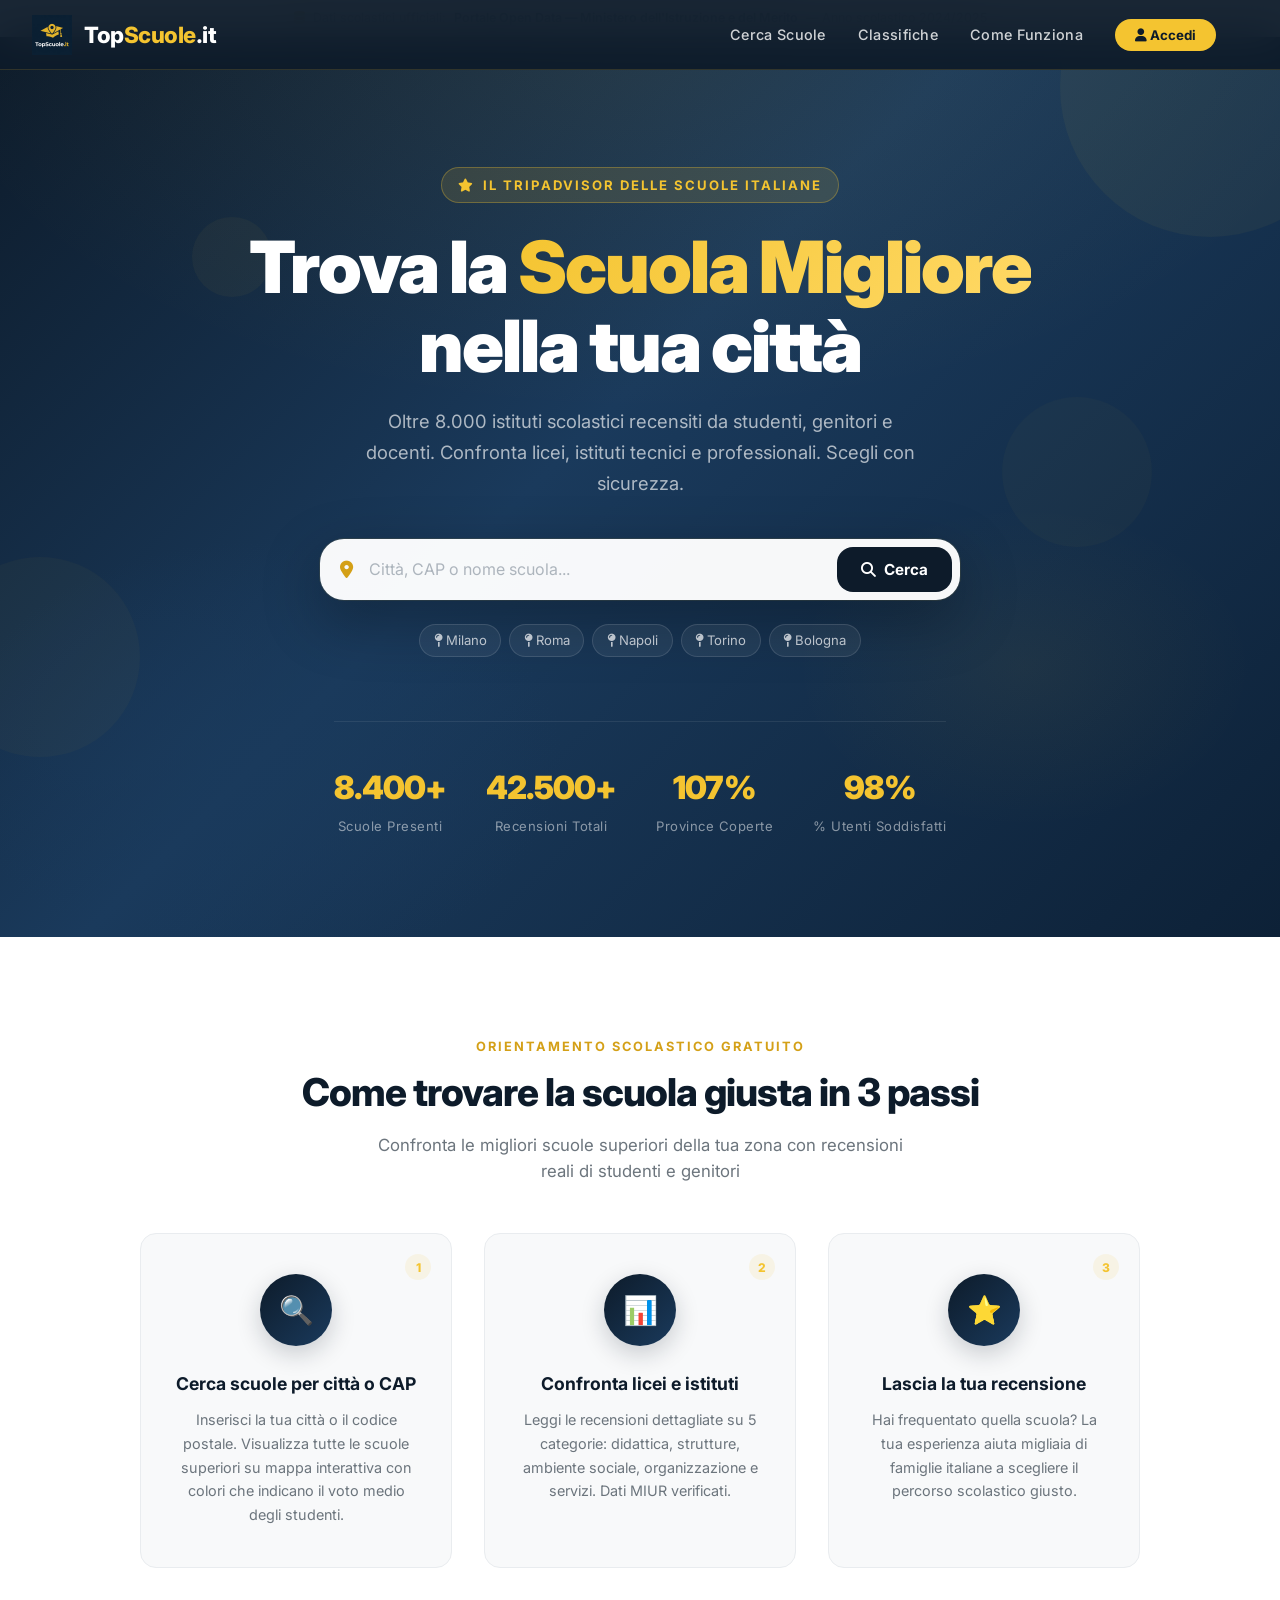
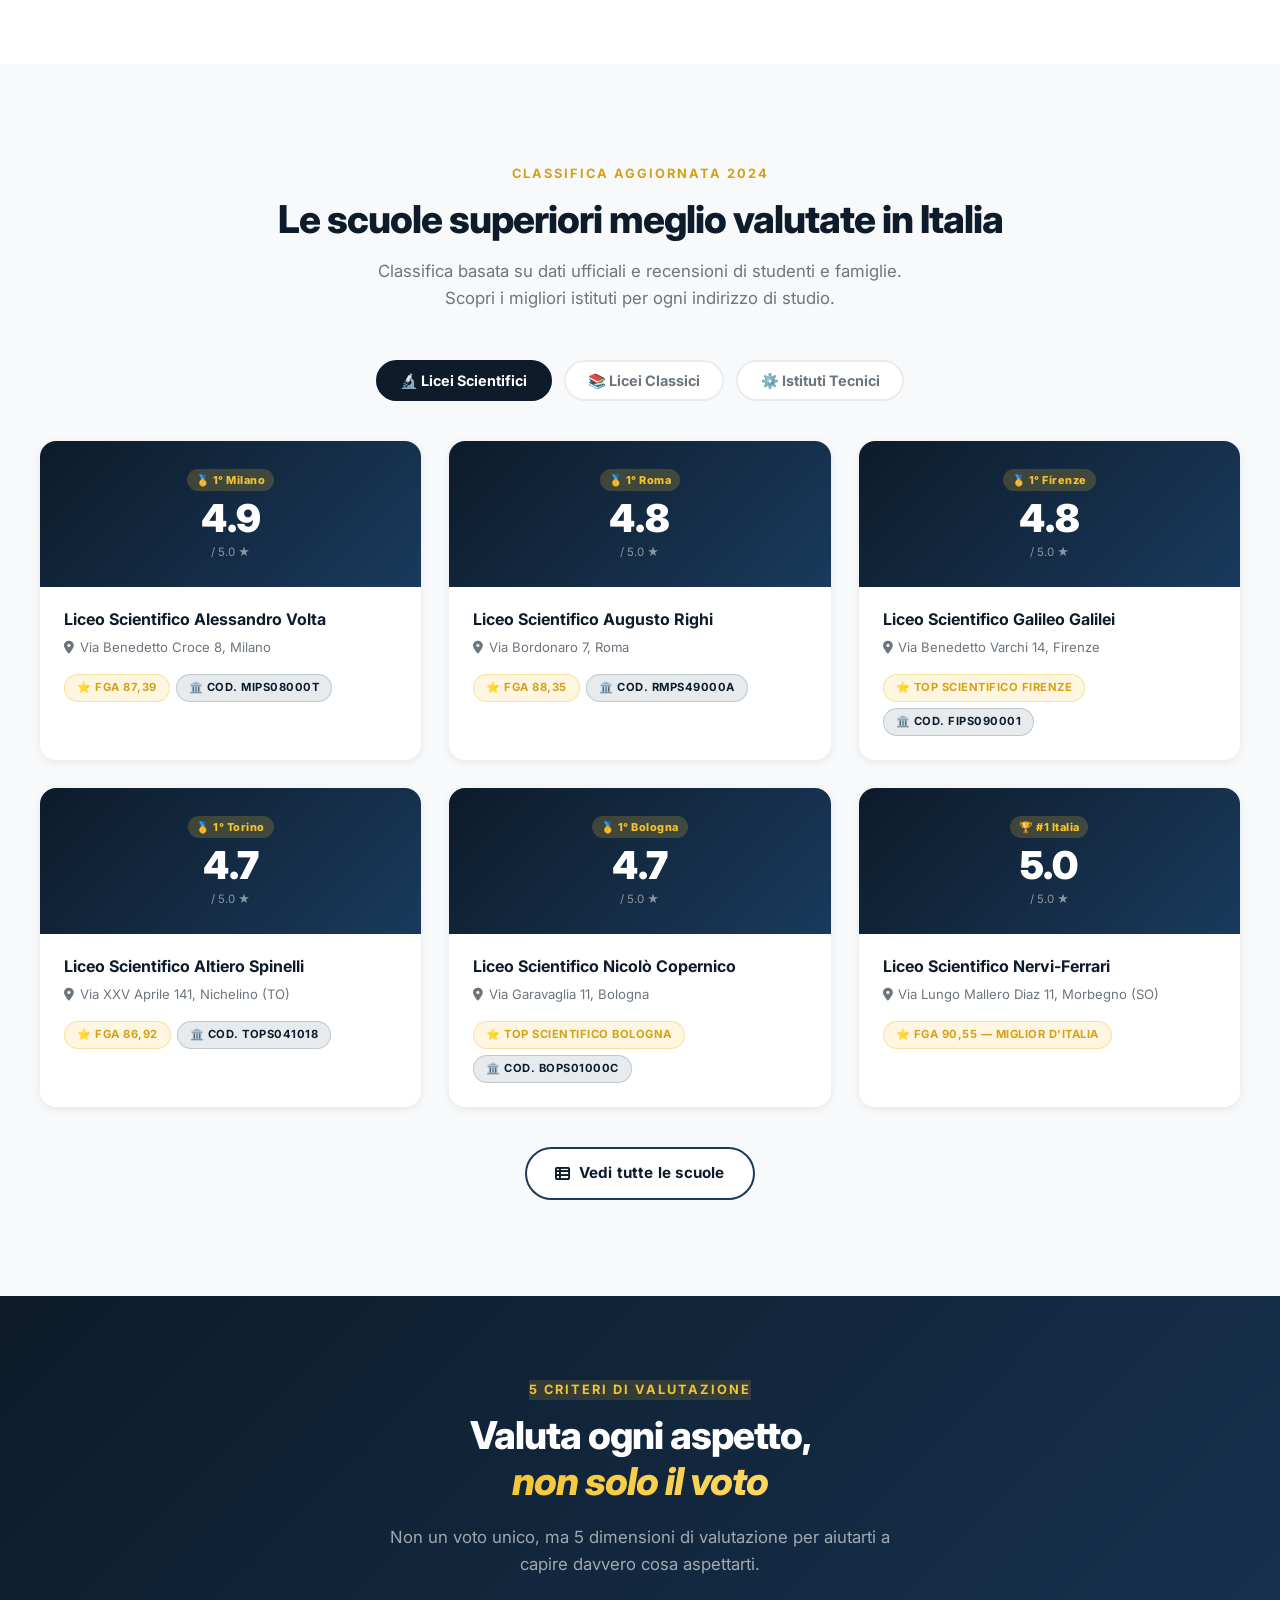
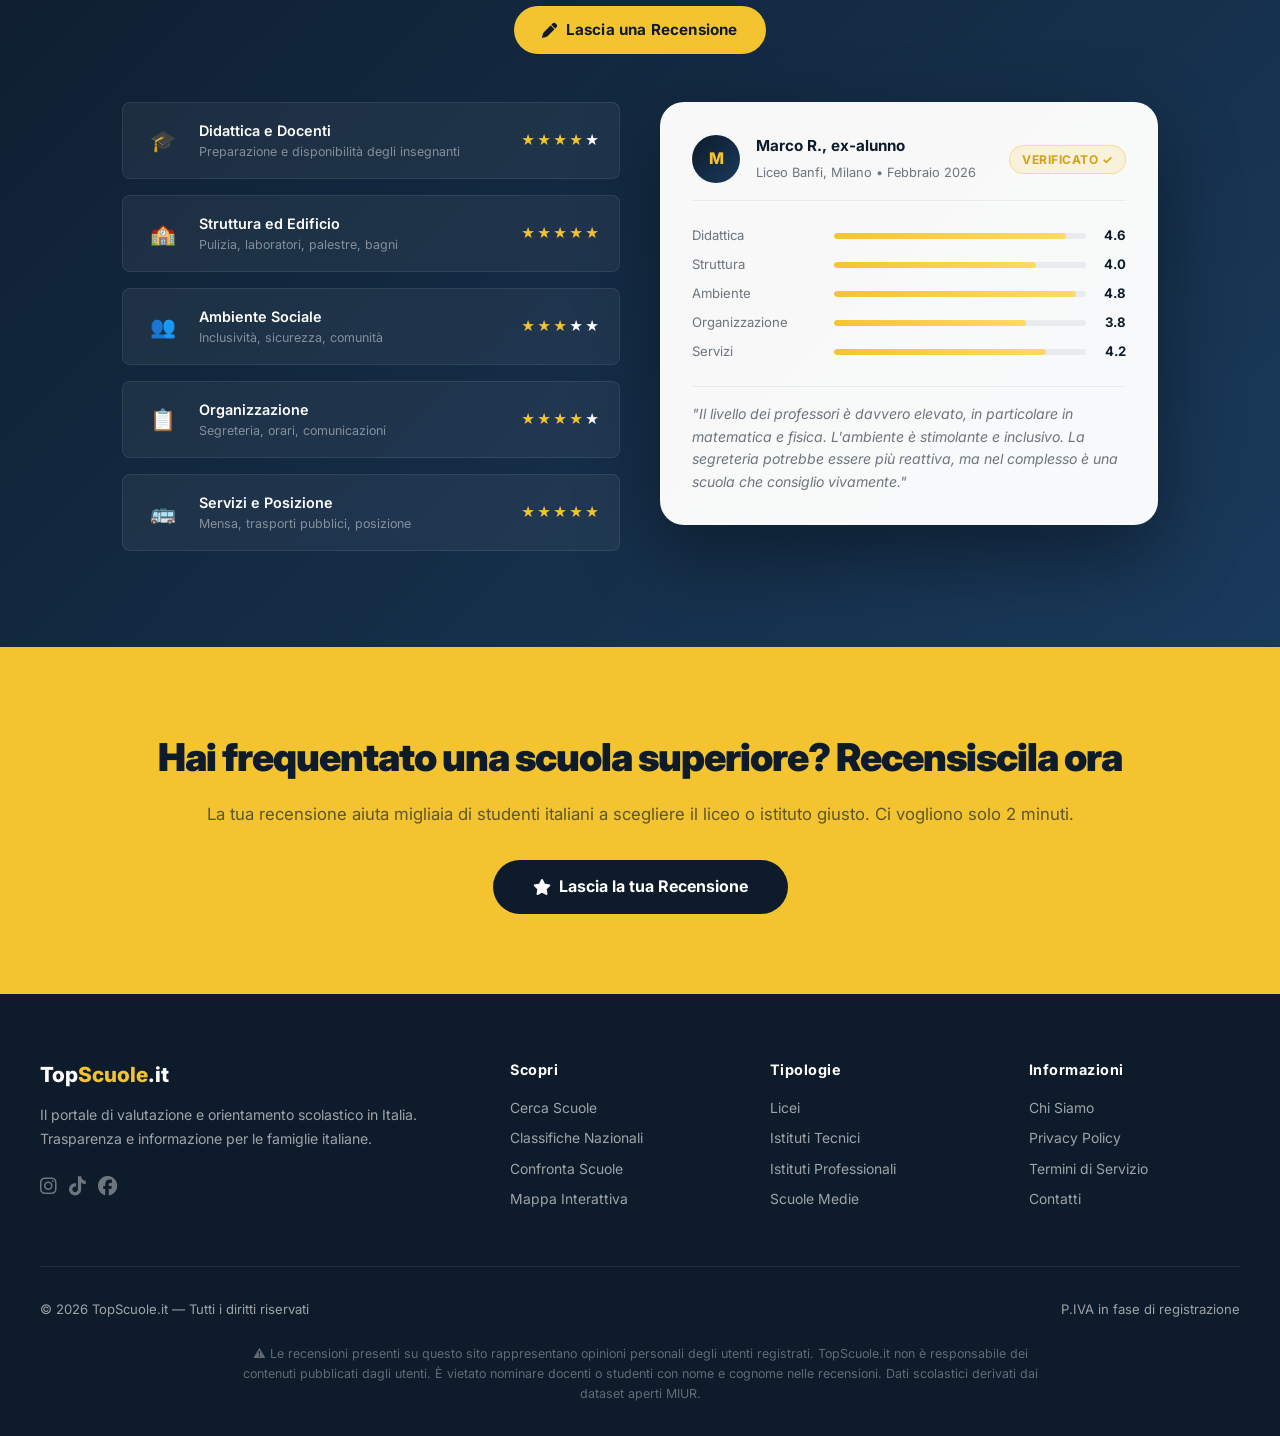
==== commit 163f1779: "UI: Aggiornati i layout con nuovi dropdown custom e hero section" ====
--- a/index.html
+++ b/index.html
@@ -785,6 +785,7 @@
       background: linear-gradient(135deg, var(--navy) 0%, var(--navy-mid) 100%);
       padding: 6rem 2rem;
       color: var(--white);
+      overflow: visible;
     }
 
     .review-preview-inner {
@@ -1164,91 +1165,504 @@
   <!-- TOP SCHOOLS PREVIEW -->
   <section class="top-schools" id="top-scuole">
     <div class="section-header reveal">
-      <span class="eyebrow">Classifica Aggiornata 2026</span>
+      <span class="eyebrow">Classifica Aggiornata 2024</span>
       <h2>Le scuole superiori meglio valutate in Italia</h2>
-      <p>Classifica basata sulle recensioni degli studenti e verificata con i dati ufficiali MIUR degli ultimi 12 mesi
-      </p>
+      <p>Classifica basata su dati ufficiali e recensioni di studenti e famiglie. Scopri i migliori istituti per ogni indirizzo di studio.</p>
     </div>
-    <div class="schools-grid">
-
-      <a href="school-detail.html" class="school-card hover-lift reveal delay-1">
+
+    <!-- Filtri per tipo -->
+    <div class="ranking-tabs reveal" style="display:flex;justify-content:center;gap:.75rem;margin-bottom:2.5rem;flex-wrap:wrap;">
+      <button class="ranking-tab active" onclick="switchRankingTab(this,'scientifico')">🔬 Licei Scientifici</button>
+      <button class="ranking-tab" onclick="switchRankingTab(this,'classico')">📚 Licei Classici</button>
+      <button class="ranking-tab" onclick="switchRankingTab(this,'tecnico')">⚙️ Istituti Tecnici</button>
+    </div>
+
+    <!-- LICEI SCIENTIFICI -->
+    <div class="schools-grid ranking-panel" id="panel-scientifico">
+
+      <a href="school-detail.html?id=MIPS08000T" class="school-card hover-lift reveal delay-1">
+        <div class="school-card__header" style="position:relative;">
+          <div class="school-card__rank">🥇 1° Milano</div>
+          <div class="school-initials">AV</div>
+          <div class="school-card__score">
+            <span class="score-num">4.9</span>
+            <span class="score-label">/ 5.0 ★</span>
+          </div>
+        </div>
+        <div class="school-card__body">
+          <div class="school-card__name">Liceo Scientifico Alessandro Volta</div>
+          <div class="school-card__address"><i class="fas fa-map-marker-alt"></i> Via Benedetto Croce 8, Milano</div>
+          <div class="school-card__cats">
+            <span class="badge badge-gold">⭐ FGA 87,39</span>
+            <span class="badge badge-blue">🏛️ Cod. MIPS08000T</span>
+          </div>
+          <div class="school-eduscopio-note">Fonte: Eduscopio 2024 · Fondazione Agnelli</div>
+        </div>
+      </a>
+
+      <a href="school-detail.html?id=RMPS49000A" class="school-card hover-lift reveal delay-2">
         <div class="school-card__header">
-          <div class="school-initials">LB</div>
+          <div class="school-card__rank">🥇 1° Roma</div>
+          <div class="school-initials">AR</div>
           <div class="school-card__score">
             <span class="score-num">4.8</span>
             <span class="score-label">/ 5.0 ★</span>
           </div>
         </div>
         <div class="school-card__body">
-          <div class="school-card__name">Liceo Scientifico A. Banfi</div>
-          <div class="school-card__address"><i class="fas fa-map-marker-alt"></i> Via Romagna 12, Milano</div>
+          <div class="school-card__name">Liceo Scientifico Augusto Righi</div>
+          <div class="school-card__address"><i class="fas fa-map-marker-alt"></i> Via Bordonaro 7, Roma</div>
           <div class="school-card__cats">
-            <span class="badge badge-gold">⭐ Top Didattica</span>
-            <span class="badge badge-green">✓ 241 Recensioni</span>
-          </div>
+            <span class="badge badge-gold">⭐ FGA 88,35</span>
+            <span class="badge badge-blue">🏛️ Cod. RMPS49000A</span>
+          </div>
+          <div class="school-eduscopio-note">Fonte: Eduscopio 2024 · Fondazione Agnelli</div>
         </div>
       </a>
 
-      <a href="school-detail.html" class="school-card hover-lift reveal delay-2">
+      <a href="school-detail.html?id=FIPS090001" class="school-card hover-lift reveal delay-3">
         <div class="school-card__header">
-          <div class="school-initials">IT</div>
+          <div class="school-card__rank">🥇 1° Firenze</div>
+          <div class="school-initials">GG</div>
+          <div class="school-card__score">
+            <span class="score-num">4.8</span>
+            <span class="score-label">/ 5.0 ★</span>
+          </div>
+        </div>
+        <div class="school-card__body">
+          <div class="school-card__name">Liceo Scientifico Galileo Galilei</div>
+          <div class="school-card__address"><i class="fas fa-map-marker-alt"></i> Via Benedetto Varchi 14, Firenze</div>
+          <div class="school-card__cats">
+            <span class="badge badge-gold">⭐ Top Scientifico Firenze</span>
+            <span class="badge badge-blue">🏛️ Cod. FIPS090001</span>
+          </div>
+          <div class="school-eduscopio-note">Fonte: Eduscopio 2024 · Fondazione Agnelli</div>
+        </div>
+      </a>
+
+      <a href="school-detail.html?id=TOPS041018" class="school-card hover-lift reveal delay-4">
+        <div class="school-card__header">
+          <div class="school-card__rank">🥇 1° Torino</div>
+          <div class="school-initials">AS</div>
           <div class="school-card__score">
             <span class="score-num">4.7</span>
             <span class="score-label">/ 5.0 ★</span>
           </div>
         </div>
         <div class="school-card__body">
-          <div class="school-card__name">ITIS G. Marconi</div>
-          <div class="school-card__address"><i class="fas fa-map-marker-alt"></i> Corso Unità d'Italia 4, Torino</div>
+          <div class="school-card__name">Liceo Scientifico Altiero Spinelli</div>
+          <div class="school-card__address"><i class="fas fa-map-marker-alt"></i> Via XXV Aprile 141, Nichelino (TO)</div>
           <div class="school-card__cats">
-            <span class="badge badge-gold">⭐ Top Strutture</span>
-            <span class="badge badge-green">✓ 187 Recensioni</span>
-          </div>
+            <span class="badge badge-gold">⭐ FGA 86,92</span>
+            <span class="badge badge-blue">🏛️ Cod. TOPS041018</span>
+          </div>
+          <div class="school-eduscopio-note">Fonte: Eduscopio 2024 · Fondazione Agnelli</div>
         </div>
       </a>
 
-      <a href="school-detail.html" class="school-card hover-lift reveal delay-3">
+      <a href="school-detail.html?id=BOPS01000C" class="school-card hover-lift reveal delay-5">
         <div class="school-card__header">
-          <div class="school-initials">LC</div>
+          <div class="school-card__rank">🥇 1° Bologna</div>
+          <div class="school-initials">NC</div>
+          <div class="school-card__score">
+            <span class="score-num">4.7</span>
+            <span class="score-label">/ 5.0 ★</span>
+          </div>
+        </div>
+        <div class="school-card__body">
+          <div class="school-card__name">Liceo Scientifico Nicolò Copernico</div>
+          <div class="school-card__address"><i class="fas fa-map-marker-alt"></i> Via Garavaglia 11, Bologna</div>
+          <div class="school-card__cats">
+            <span class="badge badge-gold">⭐ Top Scientifico Bologna</span>
+            <span class="badge badge-blue">🏛️ Cod. BOPS01000C</span>
+          </div>
+          <div class="school-eduscopio-note">Fonte: Eduscopio 2024 · Fondazione Agnelli</div>
+        </div>
+      </a>
+
+      <a href="school-detail.html?id=SOPS00401T" class="school-card hover-lift reveal delay-6">
+        <div class="school-card__header">
+          <div class="school-card__rank">🏆 #1 Italia</div>
+          <div class="school-initials">NF</div>
+          <div class="school-card__score">
+            <span class="score-num">5.0</span>
+            <span class="score-label">/ 5.0 ★</span>
+          </div>
+        </div>
+        <div class="school-card__body">
+          <div class="school-card__name">Liceo Scientifico Nervi-Ferrari</div>
+          <div class="school-card__address"><i class="fas fa-map-marker-alt"></i> Via Lungo Mallero Diaz 11, Morbegno (SO)</div>
+          <div class="school-card__cats">
+            <span class="badge badge-gold">⭐ FGA 90,55 — Miglior d'Italia</span>
+          </div>
+          <div class="school-eduscopio-note">Fonte: Eduscopio 2024 · Fondazione Agnelli</div>
+        </div>
+      </a>
+
+    </div>
+
+    <!-- LICEI CLASSICI -->
+    <div class="schools-grid ranking-panel" id="panel-classico" style="display:none;">
+
+      <a href="school-detail.html?id=RMPC250005" class="school-card hover-lift reveal delay-1">
+        <div class="school-card__header">
+          <div class="school-card__rank">🥇 Top Roma</div>
+          <div class="school-initials">LT</div>
+          <div class="school-card__score">
+            <span class="score-num">4.9</span>
+            <span class="score-label">/ 5.0 ★</span>
+          </div>
+        </div>
+        <div class="school-card__body">
+          <div class="school-card__name">Liceo Classico Torquato Tasso</div>
+          <div class="school-card__address"><i class="fas fa-map-marker-alt"></i> Via Sicilia 168, Roma</div>
+          <div class="school-card__cats">
+            <span class="badge badge-gold">⭐ Eccellenza storica</span>
+            <span class="badge badge-blue">🏛️ Cod. RMPC250005</span>
+          </div>
+          <div class="school-eduscopio-note">Fonte: Eduscopio 2024 · Fondazione Agnelli</div>
+        </div>
+      </a>
+
+      <a href="school-detail.html?id=RMPC01000R" class="school-card hover-lift reveal delay-2">
+        <div class="school-card__header">
+          <div class="school-card__rank">🥇 FGA Roma</div>
+          <div class="school-initials">EV</div>
+          <div class="school-card__score">
+            <span class="score-num">4.9</span>
+            <span class="score-label">/ 5.0 ★</span>
+          </div>
+        </div>
+        <div class="school-card__body">
+          <div class="school-card__name">Liceo Classico E.Q. Visconti</div>
+          <div class="school-card__address"><i class="fas fa-map-marker-alt"></i> Via Recchi 8, Roma</div>
+          <div class="school-card__cats">
+            <span class="badge badge-gold">⭐ FGA 80,65 — #1 Roma</span>
+            <span class="badge badge-blue">🏛️ Cod. RMPC01000R</span>
+          </div>
+          <div class="school-eduscopio-note">Fonte: Eduscopio 2024 · Fondazione Agnelli</div>
+        </div>
+      </a>
+
+      <a href="school-detail.html?id=BOPC01201C" class="school-card hover-lift reveal delay-3">
+        <div class="school-card__header">
+          <div class="school-card__rank">🥇 #1 Bologna</div>
+          <div class="school-initials">LG</div>
+          <div class="school-card__score">
+            <span class="score-num">4.9</span>
+            <span class="score-label">/ 5.0 ★</span>
+          </div>
+        </div>
+        <div class="school-card__body">
+          <div class="school-card__name">Liceo Classico Luigi Galvani</div>
+          <div class="school-card__address"><i class="fas fa-map-marker-alt"></i> Via Castiglione 38, Bologna</div>
+          <div class="school-card__cats">
+            <span class="badge badge-gold">⭐ Top Classico Bologna</span>
+            <span class="badge badge-blue">🏛️ Cod. BOPC01201C</span>
+          </div>
+          <div class="school-eduscopio-note">Fonte: Eduscopio 2024 · Fondazione Agnelli</div>
+        </div>
+      </a>
+
+      <a href="school-detail.html?id=TOPC04000B" class="school-card hover-lift reveal delay-4">
+        <div class="school-card__header">
+          <div class="school-card__rank">🥇 #1 Torino</div>
+          <div class="school-initials">VG</div>
+          <div class="school-card__score">
+            <span class="score-num">4.8</span>
+            <span class="score-label">/ 5.0 ★</span>
+          </div>
+        </div>
+        <div class="school-card__body">
+          <div class="school-card__name">Liceo Classico Vincenzo Gioberti</div>
+          <div class="school-card__address"><i class="fas fa-map-marker-alt"></i> Via Revel 4, Torino</div>
+          <div class="school-card__cats">
+            <span class="badge badge-gold">⭐ Top Classico Torino</span>
+            <span class="badge badge-blue">🏛️ Cod. TOPC04000B</span>
+          </div>
+          <div class="school-eduscopio-note">Fonte: Eduscopio 2024 · Fondazione Agnelli</div>
+        </div>
+      </a>
+
+      <a href="school-detail.html?id=MIPC02000B" class="school-card hover-lift reveal delay-5">
+        <div class="school-card__header">
+          <div class="school-card__rank">🏆 Storico Milano</div>
+          <div class="school-initials">GP</div>
+          <div class="school-card__score">
+            <span class="score-num">4.8</span>
+            <span class="score-label">/ 5.0 ★</span>
+          </div>
+        </div>
+        <div class="school-card__body">
+          <div class="school-card__name">Liceo Classico Giuseppe Parini</div>
+          <div class="school-card__address"><i class="fas fa-map-marker-alt"></i> Via Goito 4, Milano</div>
+          <div class="school-card__cats">
+            <span class="badge badge-gold">⭐ Eccellenza Umanistica</span>
+            <span class="badge badge-blue">🏛️ Cod. MIPC02000B</span>
+          </div>
+          <div class="school-eduscopio-note">Fonte: Eduscopio 2024 · Fondazione Agnelli</div>
+        </div>
+      </a>
+
+      <a href="school-detail.html?id=FIPC001014" class="school-card hover-lift reveal delay-6">
+        <div class="school-card__header">
+          <div class="school-card__rank">🥇 Top Firenze</div>
+          <div class="school-initials">NM</div>
+          <div class="school-card__score">
+            <span class="score-num">4.8</span>
+            <span class="score-label">/ 5.0 ★</span>
+          </div>
+        </div>
+        <div class="school-card__body">
+          <div class="school-card__name">Liceo Classico Niccolò Machiavelli</div>
+          <div class="school-card__address"><i class="fas fa-map-marker-alt"></i> Via Santo Spirito 39, Firenze</div>
+          <div class="school-card__cats">
+            <span class="badge badge-gold">⭐ Top Classico Firenze</span>
+            <span class="badge badge-blue">🏛️ Cod. FIPC001014</span>
+          </div>
+          <div class="school-eduscopio-note">Fonte: Eduscopio 2024 · Fondazione Agnelli</div>
+        </div>
+      </a>
+
+    </div>
+
+    <!-- ISTITUTI TECNICI -->
+    <div class="schools-grid ranking-panel" id="panel-tecnico" style="display:none;">
+
+      <a href="school-detail.html?id=MITF070009" class="school-card hover-lift reveal delay-1">
+        <div class="school-card__header">
+          <div class="school-card__rank">🥇 Top Milano</div>
+          <div class="school-initials">GF</div>
+          <div class="school-card__score">
+            <span class="score-num">4.8</span>
+            <span class="score-label">/ 5.0 ★</span>
+          </div>
+        </div>
+        <div class="school-card__body">
+          <div class="school-card__name">ITIS Giacomo Feltrinelli</div>
+          <div class="school-card__address"><i class="fas fa-map-marker-alt"></i> Piazza Tito Lucrezio Caro 8, Milano</div>
+          <div class="school-card__cats">
+            <span class="badge badge-gold">⭐ Top Lab Informatica</span>
+            <span class="badge badge-blue">🏛️ Cod. MITF070009</span>
+          </div>
+          <div class="school-eduscopio-note">Fonte: MIUR Open Data 2024/25</div>
+        </div>
+      </a>
+
+      <a href="school-detail.html?id=PRTF010006" class="school-card hover-lift reveal delay-2">
+        <div class="school-card__header">
+          <div class="school-card__rank">🥇 Top Parma</div>
+          <div class="school-initials">LV</div>
+          <div class="school-card__score">
+            <span class="score-num">4.8</span>
+            <span class="score-label">/ 5.0 ★</span>
+          </div>
+        </div>
+        <div class="school-card__body">
+          <div class="school-card__name">ITIS Leonardo da Vinci</div>
+          <div class="school-card__address"><i class="fas fa-map-marker-alt"></i> Via Toscana 10, Parma</div>
+          <div class="school-card__cats">
+            <span class="badge badge-gold">⭐ Alternanza Top</span>
+            <span class="badge badge-blue">🏛️ Cod. PRTF010006</span>
+          </div>
+          <div class="school-eduscopio-note">Fonte: Eduscopio 2024 — Tecnici</div>
+        </div>
+      </a>
+
+      <a href="school-detail.html?id=TSTF010008" class="school-card hover-lift reveal delay-3">
+        <div class="school-card__header">
+          <div class="school-card__rank">🥇 Top Trieste</div>
+          <div class="school-initials">AV</div>
+          <div class="school-card__score">
+            <span class="score-num">4.7</span>
+            <span class="score-label">/ 5.0 ★</span>
+          </div>
+        </div>
+        <div class="school-card__body">
+          <div class="school-card__name">ITIS Alessandro Volta</div>
+          <div class="school-card__address"><i class="fas fa-map-marker-alt"></i> Via Monte Grappa 1, Trieste</div>
+          <div class="school-card__cats">
+            <span class="badge badge-gold">⭐ Eccellenza Nordest</span>
+            <span class="badge badge-blue">🏛️ Cod. TSTF010008</span>
+          </div>
+          <div class="school-eduscopio-note">Fonte: Eduscopio 2024 — Tecnici</div>
+        </div>
+      </a>
+
+      <a href="school-detail.html?id=BGTF029015" class="school-card hover-lift reveal delay-4">
+        <div class="school-card__header">
+          <div class="school-card__rank">🥇 Top Bergamo</div>
+          <div class="school-initials">CC</div>
+          <div class="school-card__score">
+            <span class="score-num">4.7</span>
+            <span class="score-label">/ 5.0 ★</span>
+          </div>
+        </div>
+        <div class="school-card__body">
+          <div class="school-card__name">ITIS Caterina Caniana</div>
+          <div class="school-card__address"><i class="fas fa-map-marker-alt"></i> Via Polaresco 15, Bergamo</div>
+          <div class="school-card__cats">
+            <span class="badge badge-gold">⭐ Design & Moda ITIS</span>
+            <span class="badge badge-blue">🏛️ Cod. BGTF029015</span>
+          </div>
+          <div class="school-eduscopio-note">Fonte: MIUR Open Data 2024/25</div>
+        </div>
+      </a>
+
+      <a href="school-detail.html?id=TOTF013016" class="school-card hover-lift reveal delay-5">
+        <div class="school-card__header">
+          <div class="school-card__rank">🥇 Top Torino</div>
+          <div class="school-initials">BP</div>
+          <div class="school-card__score">
+            <span class="score-num">4.7</span>
+            <span class="score-label">/ 5.0 ★</span>
+          </div>
+        </div>
+        <div class="school-card__body">
+          <div class="school-card__name">ITIS Bodoni-Paravia</div>
+          <div class="school-card__address"><i class="fas fa-map-marker-alt"></i> Via Ponchielli 56, Torino</div>
+          <div class="school-card__cats">
+            <span class="badge badge-gold">⭐ Top ITS Torino</span>
+            <span class="badge badge-blue">🏛️ Cod. TOTF013016</span>
+          </div>
+          <div class="school-eduscopio-note">Fonte: Eduscopio 2024 — Tecnici</div>
+        </div>
+      </a>
+
+      <a href="school-detail.html?id=PITF030003" class="school-card hover-lift reveal delay-6">
+        <div class="school-card__header">
+          <div class="school-card__rank">🥇 Top Toscana</div>
+          <div class="school-initials">GM</div>
           <div class="school-card__score">
             <span class="score-num">4.6</span>
             <span class="score-label">/ 5.0 ★</span>
           </div>
         </div>
         <div class="school-card__body">
-          <div class="school-card__name">Liceo Classico T. Livio</div>
-          <div class="school-card__address"><i class="fas fa-map-marker-alt"></i> Via Prato, Bologna</div>
+          <div class="school-card__name">ITIS Guglielmo Marconi</div>
+          <div class="school-card__address"><i class="fas fa-map-marker-alt"></i> Via Milano 51, Pontedera (PI)</div>
           <div class="school-card__cats">
-            <span class="badge badge-gold">⭐ Top Comunità</span>
-            <span class="badge badge-green">✓ 164 Recensioni</span>
-          </div>
+            <span class="badge badge-gold">⭐ Automotive & Tech</span>
+            <span class="badge badge-blue">🏛️ Cod. PITF030003</span>
+          </div>
+          <div class="school-eduscopio-note">Fonte: Eduscopio 2024 — Tecnici</div>
         </div>
       </a>
+
     </div>
 
     <div style="text-align:center;margin-top:2.5rem;" class="reveal">
+
       <a href="schools.html" class="btn btn-outline" style="background:var(--white);">
         <i class="fas fa-th-list"></i> Vedi tutte le scuole
       </a>
     </div>
   </section>
 
+  <style>
+    .ranking-tab {
+      background: var(--white);
+      border: 2px solid var(--gray-200);
+      border-radius: 999px;
+      padding: .6rem 1.4rem;
+      font-size: .9rem;
+      font-weight: 700;
+      color: var(--gray-600);
+      cursor: pointer;
+      transition: var(--transition);
+      font-family: 'Inter', sans-serif;
+    }
+    .ranking-tab.active, .ranking-tab:hover {
+      background: var(--navy);
+      border-color: var(--navy);
+      color: var(--white);
+    }
+    .school-card__rank {
+      position: absolute;
+      top: .6rem;
+      left: .75rem;
+      font-size: .68rem;
+      font-weight: 800;
+      background: rgba(244,196,48,.2);
+      color: var(--gold);
+      border-radius: 999px;
+      padding: .15rem .55rem;
+      letter-spacing: .5px;
+    }
+    .school-card__header { position: relative; }
+    .school-eduscopio-note {
+      font-size: .68rem;
+      color: var(--gray-400);
+      margin-top: .6rem;
+      font-style: italic;
+    }
+    .badge-blue {
+      background: rgba(26,58,92,.1);
+      color: var(--navy);
+    }
+    .ranking-panel .school-initials {
+      display: none;
+    }
+    .ranking-panel .school-card__header {
+      justify-content: center;
+      flex-direction: column;
+      align-items: center;
+      text-align: center;
+      gap: .5rem;
+      padding: 1.75rem 1.5rem 1.5rem;
+    }
+    .ranking-panel .school-card__score {
+      text-align: center;
+    }
+    .ranking-panel .school-card__score .score-num {
+      font-size: 2.4rem;
+    }
+    .ranking-panel .school-card__rank {
+      position: static;
+      display: inline-block;
+    }
+    .school-eduscopio-note {
+      display: none;
+    }
+    .schools-grid {
+      grid-template-columns: repeat(3, 1fr);
+    }
+    @media (max-width: 900px) {
+      .schools-grid { grid-template-columns: 1fr 1fr; }
+    }
+    @media (max-width: 580px) {
+      .schools-grid { grid-template-columns: 1fr; }
+    }
+  </style>
+
+  <script>
+    function switchRankingTab(btn, panelId) {
+      document.querySelectorAll('.ranking-tab').forEach(t => t.classList.remove('active'));
+      btn.classList.add('active');
+      document.querySelectorAll('.ranking-panel').forEach(p => p.style.display = 'none');
+      document.getElementById('panel-' + panelId).style.display = 'grid';
+    }
+  </script>
+
   <!-- REVIEW PREVIEW / CATEGORIES -->
   <section class="review-preview">
-    <div class="review-preview-inner">
-      <div class="review-preview__left reveal slide-left">
-        <div class="section-header" style="text-align:left;margin-bottom:2rem;">
-          <span class="eyebrow">5 Criteri di Valutazione</span>
-          <h2 style="color:var(--white);">Recensioni precise,<br /><em class="gradient-text">non generiche</em></h2>
-          <p>Non un voto unico, ma 5 dimensioni di valutazione per aiutarti a capire davvero cosa aspettarti.</p>
-        </div>
+    <div style="max-width:1100px;margin:0 auto;padding:0 2rem;">
+
+      <!-- Intestazione centrata -->
+      <div class="section-header reveal" style="text-align:center;margin-bottom:3rem;">
+        <span class="eyebrow" style="background:rgba(244,196,48,.15);border-color:rgba(244,196,48,.3);color:var(--gold);">5 Criteri di Valutazione</span>
+        <h2 style="color:var(--white);">Valuta ogni aspetto,<br><em class="gradient-text" style="display:inline-block;padding:0 4px 4px;">non solo il voto</em></h2>
+        <p style="color:rgba(255,255,255,.6);max-width:520px;margin:0 auto 1.75rem;">Non un voto unico, ma 5 dimensioni di valutazione per aiutarti a capire davvero cosa aspettarti.</p>
         <a href="school-detail.html" class="btn btn-primary">
           <i class="fas fa-pen"></i> Lascia una Recensione
         </a>
       </div>
 
-      <div class="reveal delay-3">
-        <div class="categories-list" style="margin-bottom:2rem;">
+      <!-- Due colonne affiancate -->
+      <div class="rp-columns reveal delay-2">
+
+        <!-- Colonna sinistra: elenco categorie -->
+        <div class="categories-list">
           <div class="cat-item">
             <span class="cat-icon">🎓</span>
             <div class="cat-info">
@@ -1311,7 +1725,7 @@
           </div>
         </div>
 
-        <!-- Review Mockup -->
+        <!-- Colonna destra: recensione mockup -->
         <div class="review-mockup">
           <div class="review-mockup__header">
             <div class="review-mockup__avatar">M</div>
@@ -1356,9 +1770,30 @@
             vivamente."
           </div>
         </div>
+
       </div>
     </div>
   </section>
+
+  <style>
+    .review-preview {
+      padding: 5rem 0 6rem;
+      overflow: visible;
+    }
+    .rp-columns {
+      display: grid;
+      grid-template-columns: 1fr 1fr;
+      gap: 2.5rem;
+      align-items: start;
+      overflow: visible;
+    }
+    .rp-columns .categories-list {
+      overflow: visible;
+    }
+    @media (max-width: 720px) {
+      .rp-columns { grid-template-columns: 1fr; }
+    }
+  </style>
 
   <!-- CTA BANNER -->
   <section class="cta-banner">
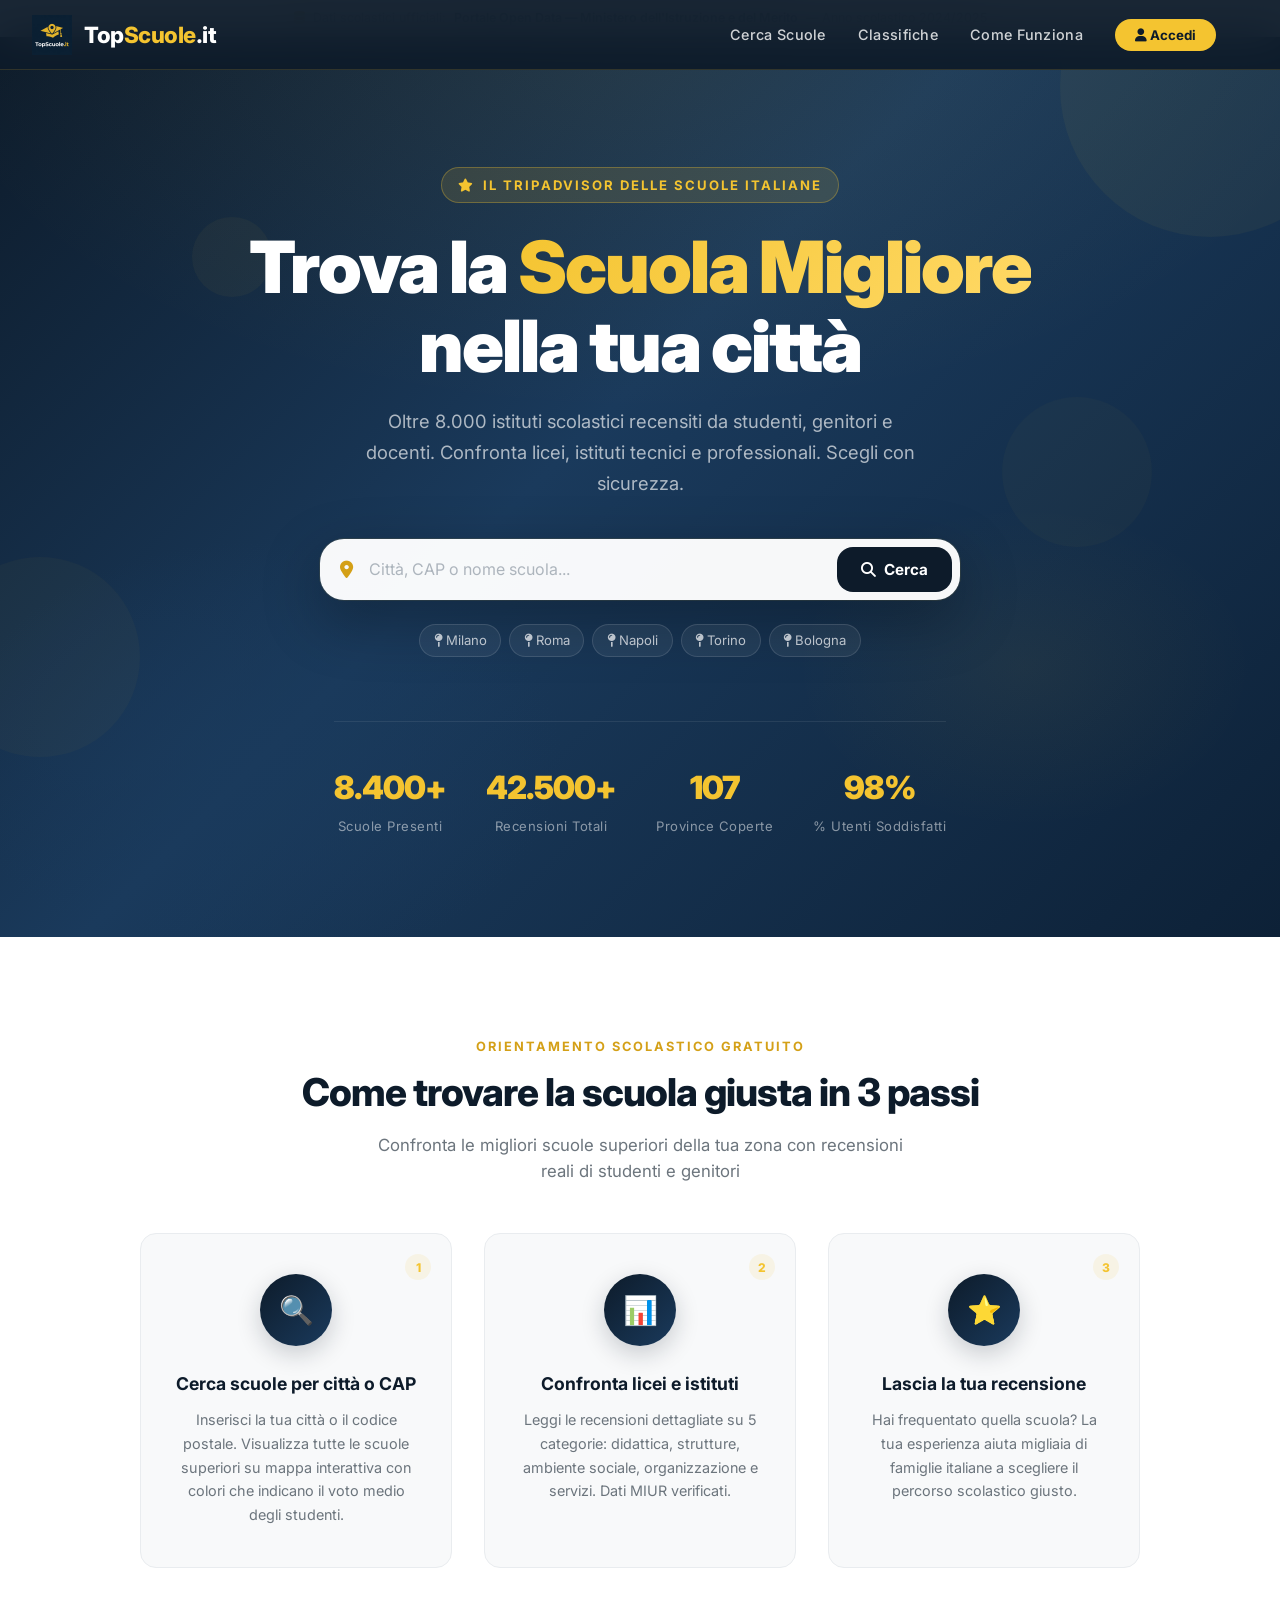
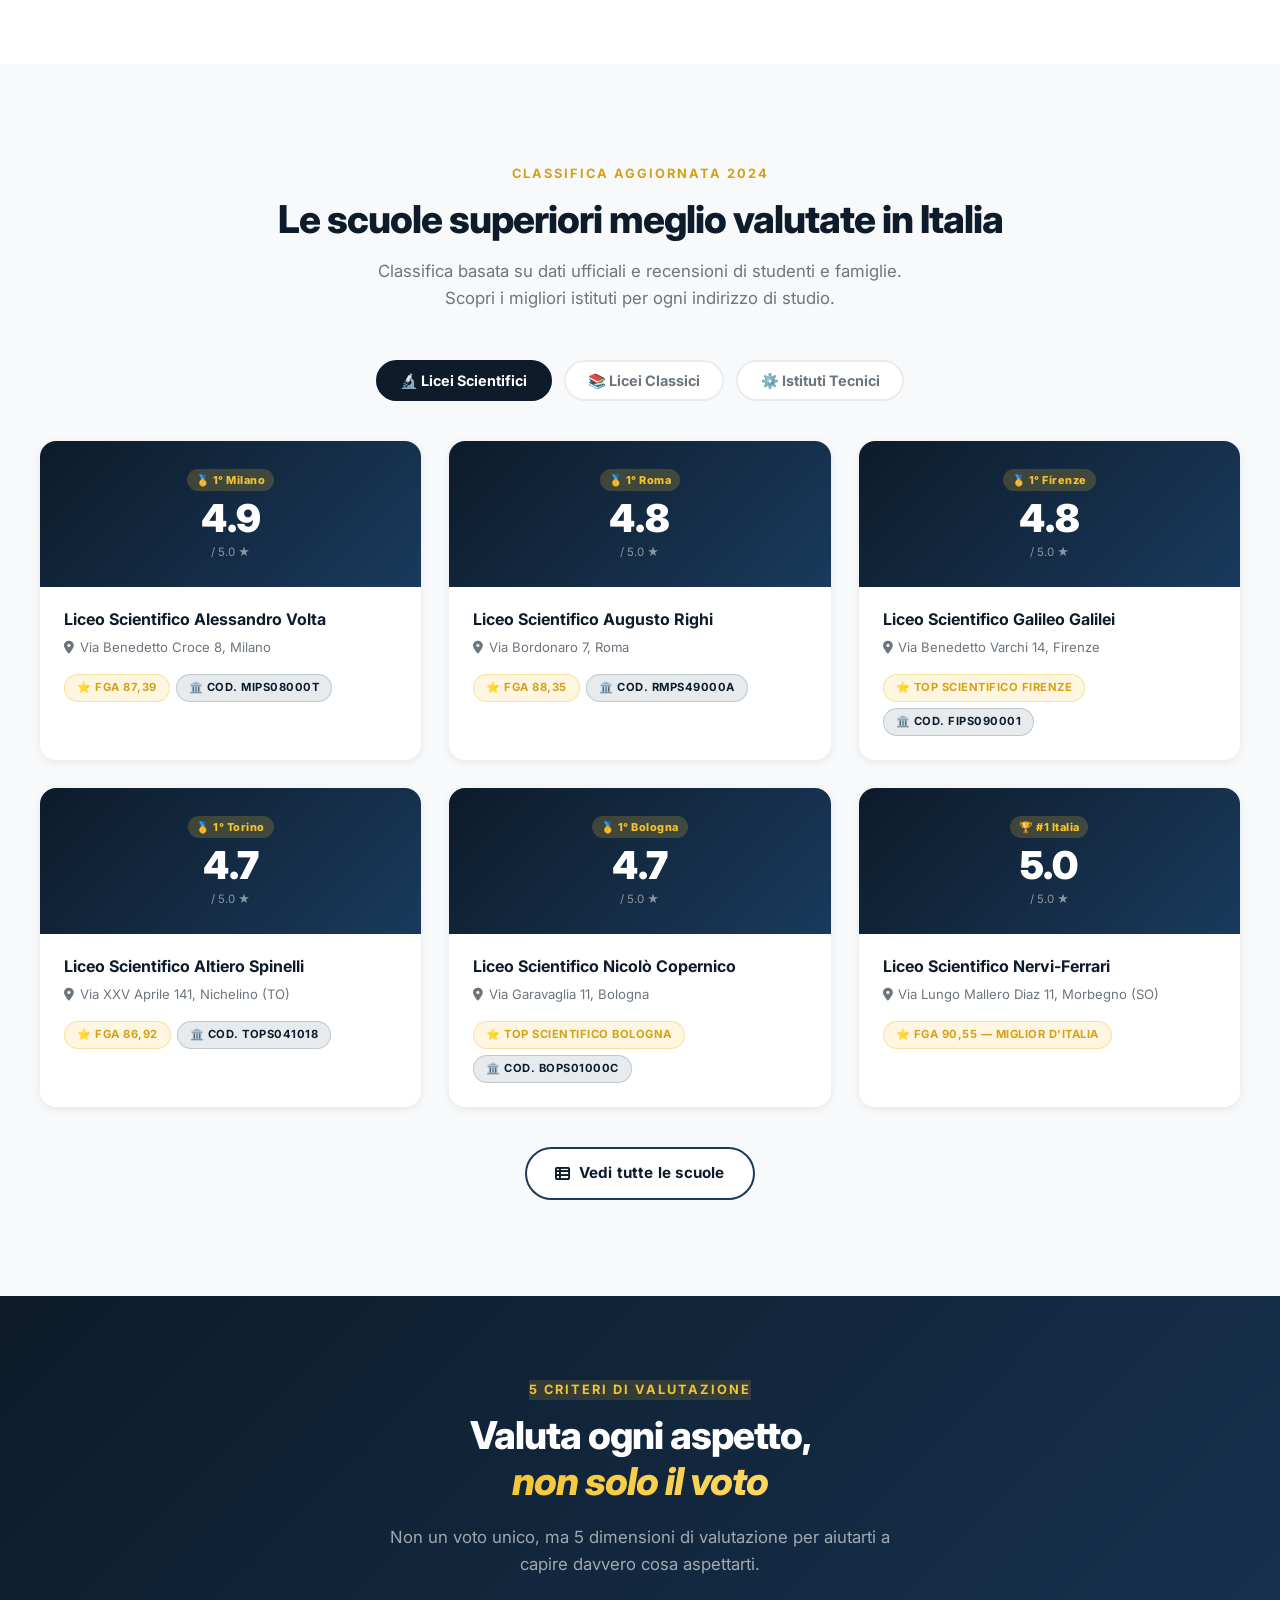
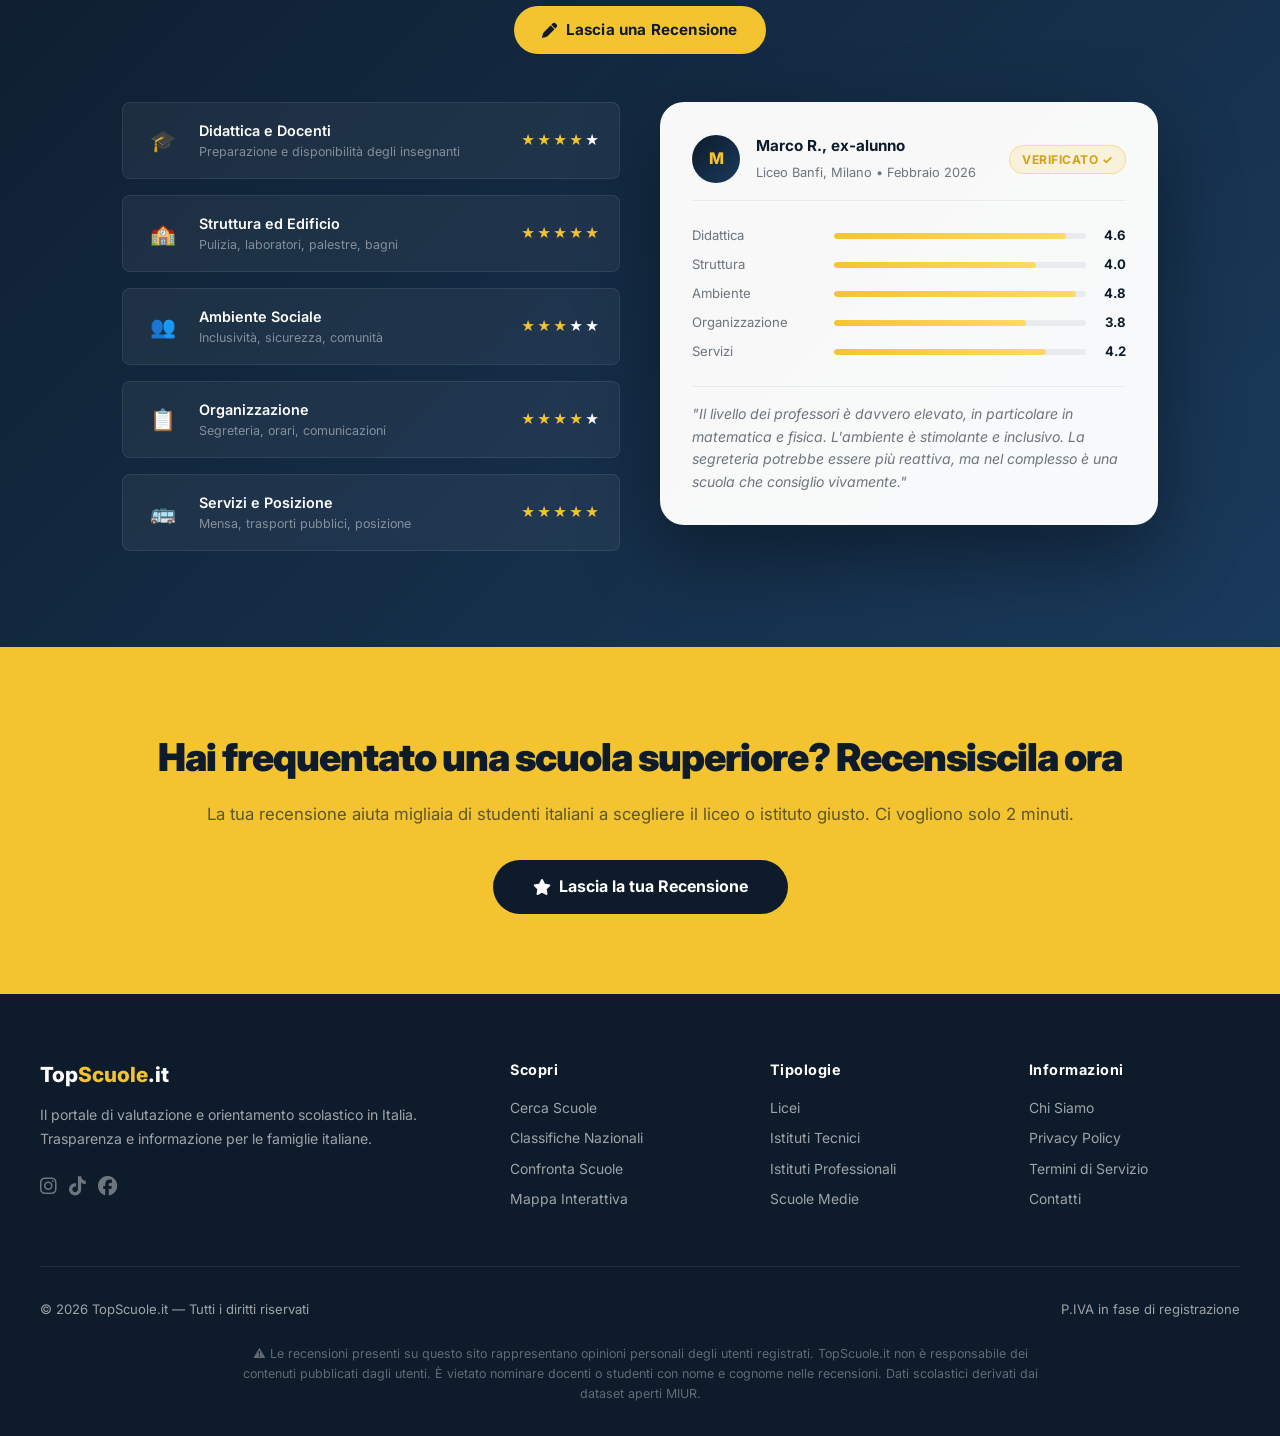
==== commit 18fee33d: "fix: resolve filter reset bugs, optimize custom dropdown population, and unify labels" ====
--- a/index.html
+++ b/index.html
@@ -1054,7 +1054,40 @@
         </div>
       </li>
     </ul>
+
+    <!-- Hamburger -->
+    <button class="navbar__hamburger" id="navHamburger" aria-label="Apri menu" onclick="toggleMobileMenu()">
+      <span></span><span></span><span></span>
+    </button>
   </nav>
+
+  <!-- Mobile Menu -->
+  <div class="navbar__mobile-menu" id="mobileMenu">
+    <a href="schools.html"><i class="fas fa-search"></i> Cerca Scuole</a>
+    <a href="#"><i class="fas fa-trophy"></i> Classifiche</a>
+    <a href="come-funziona.html"><i class="fas fa-info-circle"></i> Come Funziona</a>
+    <button class="mobile-cta" onclick="openAuthModal('login'); closeMobileMenu()">
+      <i class="fas fa-user"></i> Accedi
+    </button>
+  </div>
+
+  <script>
+    function toggleMobileMenu() {
+      var menu = document.getElementById('mobileMenu');
+      var btn = document.getElementById('navHamburger');
+      menu.classList.toggle('open');
+      btn.classList.toggle('open');
+    }
+    function closeMobileMenu() {
+      document.getElementById('mobileMenu').classList.remove('open');
+      document.getElementById('navHamburger').classList.remove('open');
+    }
+    document.addEventListener('click', function(e) {
+      if (!e.target.closest('.navbar') && !e.target.closest('.navbar__mobile-menu')) {
+        closeMobileMenu();
+      }
+    });
+  </script>
 
   <!-- MIUR Attribution Banner -->
   <div class="miur-banner" id="miurStaticBanner">
@@ -1090,14 +1123,16 @@
       </p>
 
       <!-- Search -->
-      <div class="search-box animate-scale-in delay-3" id="heroSearch">
-        <i class="fas fa-map-marker-alt search-box__icon"></i>
-        <input type="text" class="search-box__input" id="cityInput" autocomplete="new-password" name="search_home_query"
-          placeholder="Città, CAP o nome scuola..." readonly onfocus="this.removeAttribute('readonly');"
-          aria-label="Cerca scuola per città o CAP" />
-        <button class="search-box__btn" onclick="doSearch()" id="searchBtn">
-          <i class="fas fa-search"></i> Cerca
-        </button>
+      <div class="ac-search-wrapper" style="max-width:640px;margin:0 auto 1.5rem;position:relative;">
+        <div class="search-box animate-scale-in delay-3" id="heroSearch" style="margin:0;">
+          <i class="fas fa-map-marker-alt search-box__icon"></i>
+          <input type="text" class="search-box__input" id="cityInput" autocomplete="off" name="search_home_query"
+            placeholder="Città, CAP o nome scuola..." readonly onfocus="this.removeAttribute('readonly');"
+            aria-label="Cerca scuola per città o CAP" />
+          <button class="search-box__btn" onclick="doSearch()" id="searchBtn">
+            <i class="fas fa-search"></i> Cerca
+          </button>
+        </div>
       </div>
 
       <div class="hero__tags animate-fade-in delay-4">
@@ -1190,7 +1225,7 @@
           </div>
         </div>
         <div class="school-card__body">
-          <div class="school-card__name">Liceo Scientifico Alessandro Volta</div>
+          <div class="school-card__name" title="Liceo Scientifico Alessandro Volta">Liceo Scientifico Alessandro Volta</div>
           <div class="school-card__address"><i class="fas fa-map-marker-alt"></i> Via Benedetto Croce 8, Milano</div>
           <div class="school-card__cats">
             <span class="badge badge-gold">⭐ FGA 87,39</span>
@@ -1210,7 +1245,7 @@
           </div>
         </div>
         <div class="school-card__body">
-          <div class="school-card__name">Liceo Scientifico Augusto Righi</div>
+          <div class="school-card__name" title="Liceo Scientifico Augusto Righi">Liceo Scientifico Augusto Righi</div>
           <div class="school-card__address"><i class="fas fa-map-marker-alt"></i> Via Bordonaro 7, Roma</div>
           <div class="school-card__cats">
             <span class="badge badge-gold">⭐ FGA 88,35</span>
@@ -1230,7 +1265,7 @@
           </div>
         </div>
         <div class="school-card__body">
-          <div class="school-card__name">Liceo Scientifico Galileo Galilei</div>
+          <div class="school-card__name" title="Liceo Scientifico Galileo Galilei">Liceo Scientifico Galileo Galilei</div>
           <div class="school-card__address"><i class="fas fa-map-marker-alt"></i> Via Benedetto Varchi 14, Firenze</div>
           <div class="school-card__cats">
             <span class="badge badge-gold">⭐ Top Scientifico Firenze</span>
@@ -1250,7 +1285,7 @@
           </div>
         </div>
         <div class="school-card__body">
-          <div class="school-card__name">Liceo Scientifico Altiero Spinelli</div>
+          <div class="school-card__name" title="Liceo Scientifico Altiero Spinelli">Liceo Scientifico Altiero Spinelli</div>
           <div class="school-card__address"><i class="fas fa-map-marker-alt"></i> Via XXV Aprile 141, Nichelino (TO)</div>
           <div class="school-card__cats">
             <span class="badge badge-gold">⭐ FGA 86,92</span>
@@ -1270,7 +1305,7 @@
           </div>
         </div>
         <div class="school-card__body">
-          <div class="school-card__name">Liceo Scientifico Nicolò Copernico</div>
+          <div class="school-card__name" title="Liceo Scientifico Nicolò Copernico">Liceo Scientifico Nicolò Copernico</div>
           <div class="school-card__address"><i class="fas fa-map-marker-alt"></i> Via Garavaglia 11, Bologna</div>
           <div class="school-card__cats">
             <span class="badge badge-gold">⭐ Top Scientifico Bologna</span>
@@ -1290,7 +1325,7 @@
           </div>
         </div>
         <div class="school-card__body">
-          <div class="school-card__name">Liceo Scientifico Nervi-Ferrari</div>
+          <div class="school-card__name" title="Liceo Scientifico Nervi-Ferrari">Liceo Scientifico Nervi-Ferrari</div>
           <div class="school-card__address"><i class="fas fa-map-marker-alt"></i> Via Lungo Mallero Diaz 11, Morbegno (SO)</div>
           <div class="school-card__cats">
             <span class="badge badge-gold">⭐ FGA 90,55 — Miglior d'Italia</span>
@@ -1314,7 +1349,7 @@
           </div>
         </div>
         <div class="school-card__body">
-          <div class="school-card__name">Liceo Classico Torquato Tasso</div>
+          <div class="school-card__name" title="Liceo Classico Torquato Tasso">Liceo Classico Torquato Tasso</div>
           <div class="school-card__address"><i class="fas fa-map-marker-alt"></i> Via Sicilia 168, Roma</div>
           <div class="school-card__cats">
             <span class="badge badge-gold">⭐ Eccellenza storica</span>
@@ -1334,7 +1369,7 @@
           </div>
         </div>
         <div class="school-card__body">
-          <div class="school-card__name">Liceo Classico E.Q. Visconti</div>
+          <div class="school-card__name" title="Liceo Classico E.Q. Visconti">Liceo Classico E.Q. Visconti</div>
           <div class="school-card__address"><i class="fas fa-map-marker-alt"></i> Via Recchi 8, Roma</div>
           <div class="school-card__cats">
             <span class="badge badge-gold">⭐ FGA 80,65 — #1 Roma</span>
@@ -1354,7 +1389,7 @@
           </div>
         </div>
         <div class="school-card__body">
-          <div class="school-card__name">Liceo Classico Luigi Galvani</div>
+          <div class="school-card__name" title="Liceo Classico Luigi Galvani">Liceo Classico Luigi Galvani</div>
           <div class="school-card__address"><i class="fas fa-map-marker-alt"></i> Via Castiglione 38, Bologna</div>
           <div class="school-card__cats">
             <span class="badge badge-gold">⭐ Top Classico Bologna</span>
@@ -1374,7 +1409,7 @@
           </div>
         </div>
         <div class="school-card__body">
-          <div class="school-card__name">Liceo Classico Vincenzo Gioberti</div>
+          <div class="school-card__name" title="Liceo Classico Vincenzo Gioberti">Liceo Classico Vincenzo Gioberti</div>
           <div class="school-card__address"><i class="fas fa-map-marker-alt"></i> Via Revel 4, Torino</div>
           <div class="school-card__cats">
             <span class="badge badge-gold">⭐ Top Classico Torino</span>
@@ -1394,7 +1429,7 @@
           </div>
         </div>
         <div class="school-card__body">
-          <div class="school-card__name">Liceo Classico Giuseppe Parini</div>
+          <div class="school-card__name" title="Liceo Classico Giuseppe Parini">Liceo Classico Giuseppe Parini</div>
           <div class="school-card__address"><i class="fas fa-map-marker-alt"></i> Via Goito 4, Milano</div>
           <div class="school-card__cats">
             <span class="badge badge-gold">⭐ Eccellenza Umanistica</span>
@@ -1414,7 +1449,7 @@
           </div>
         </div>
         <div class="school-card__body">
-          <div class="school-card__name">Liceo Classico Niccolò Machiavelli</div>
+          <div class="school-card__name" title="Liceo Classico Niccolò Machiavelli">Liceo Classico Niccolò Machiavelli</div>
           <div class="school-card__address"><i class="fas fa-map-marker-alt"></i> Via Santo Spirito 39, Firenze</div>
           <div class="school-card__cats">
             <span class="badge badge-gold">⭐ Top Classico Firenze</span>
@@ -1439,7 +1474,7 @@
           </div>
         </div>
         <div class="school-card__body">
-          <div class="school-card__name">ITIS Giacomo Feltrinelli</div>
+          <div class="school-card__name" title="ITIS Giacomo Feltrinelli">ITIS Giacomo Feltrinelli</div>
           <div class="school-card__address"><i class="fas fa-map-marker-alt"></i> Piazza Tito Lucrezio Caro 8, Milano</div>
           <div class="school-card__cats">
             <span class="badge badge-gold">⭐ Top Lab Informatica</span>
@@ -1459,7 +1494,7 @@
           </div>
         </div>
         <div class="school-card__body">
-          <div class="school-card__name">ITIS Leonardo da Vinci</div>
+          <div class="school-card__name" title="ITIS Leonardo da Vinci">ITIS Leonardo da Vinci</div>
           <div class="school-card__address"><i class="fas fa-map-marker-alt"></i> Via Toscana 10, Parma</div>
           <div class="school-card__cats">
             <span class="badge badge-gold">⭐ Alternanza Top</span>
@@ -1479,7 +1514,7 @@
           </div>
         </div>
         <div class="school-card__body">
-          <div class="school-card__name">ITIS Alessandro Volta</div>
+          <div class="school-card__name" title="ITIS Alessandro Volta">ITIS Alessandro Volta</div>
           <div class="school-card__address"><i class="fas fa-map-marker-alt"></i> Via Monte Grappa 1, Trieste</div>
           <div class="school-card__cats">
             <span class="badge badge-gold">⭐ Eccellenza Nordest</span>
@@ -1499,7 +1534,7 @@
           </div>
         </div>
         <div class="school-card__body">
-          <div class="school-card__name">ITIS Caterina Caniana</div>
+          <div class="school-card__name" title="ITIS Caterina Caniana">ITIS Caterina Caniana</div>
           <div class="school-card__address"><i class="fas fa-map-marker-alt"></i> Via Polaresco 15, Bergamo</div>
           <div class="school-card__cats">
             <span class="badge badge-gold">⭐ Design & Moda ITIS</span>
@@ -1519,7 +1554,7 @@
           </div>
         </div>
         <div class="school-card__body">
-          <div class="school-card__name">ITIS Bodoni-Paravia</div>
+          <div class="school-card__name" title="ITIS Bodoni-Paravia">ITIS Bodoni-Paravia</div>
           <div class="school-card__address"><i class="fas fa-map-marker-alt"></i> Via Ponchielli 56, Torino</div>
           <div class="school-card__cats">
             <span class="badge badge-gold">⭐ Top ITS Torino</span>
@@ -1539,7 +1574,7 @@
           </div>
         </div>
         <div class="school-card__body">
-          <div class="school-card__name">ITIS Guglielmo Marconi</div>
+          <div class="school-card__name" title="ITIS Guglielmo Marconi">ITIS Guglielmo Marconi</div>
           <div class="school-card__address"><i class="fas fa-map-marker-alt"></i> Via Milano 51, Pontedera (PI)</div>
           <div class="school-card__cats">
             <span class="badge badge-gold">⭐ Automotive & Tech</span>
@@ -1933,9 +1968,10 @@
   </div>
 
   <script src="js/main.js"></script>
+  <script src="js/autocomplete.js"></script>
   <script src="https://cdn.jsdelivr.net/npm/@emailjs/browser@4/dist/email.min.js"></script>
   <script src="js/emailjs-config.js"></script>
   <script src="js/auth.js"></script>
 </body>
 
-</html>+</html>
--- a/styles/main.css
+++ b/styles/main.css
@@ -399,9 +399,94 @@
 .mt-2 { margin-top: 1rem; }
 .mt-3 { margin-top: 1.5rem; }
 
+/* --- Hamburger Button --- */
+.navbar__hamburger {
+  display: none;
+  flex-direction: column;
+  gap: 5px;
+  cursor: pointer;
+  padding: 6px;
+  border-radius: 8px;
+  transition: background .2s;
+  background: none;
+  border: none;
+}
+.navbar__hamburger:hover { background: rgba(255,255,255,.08); }
+.navbar__hamburger span {
+  display: block;
+  width: 24px;
+  height: 2px;
+  background: var(--white);
+  border-radius: 2px;
+  transition: all .3s cubic-bezier(.4,0,.2,1);
+  transform-origin: center;
+}
+.navbar__hamburger.open span:nth-child(1) { transform: translateY(7px) rotate(45deg); }
+.navbar__hamburger.open span:nth-child(2) { opacity: 0; transform: scaleX(0); }
+.navbar__hamburger.open span:nth-child(3) { transform: translateY(-7px) rotate(-45deg); }
+
+/* --- Mobile Menu Overlay --- */
+.navbar__mobile-menu {
+  display: none;
+  position: fixed;
+  top: 70px;
+  left: 0; right: 0;
+  background: rgba(13,27,42,.98);
+  backdrop-filter: blur(20px);
+  -webkit-backdrop-filter: blur(20px);
+  border-bottom: 1px solid rgba(244,196,48,.15);
+  padding: 1.5rem 2rem;
+  flex-direction: column;
+  gap: .25rem;
+  z-index: 999;
+  animation: slideDown .2s ease;
+}
+@keyframes slideDown {
+  from { opacity:0; transform: translateY(-8px); }
+  to   { opacity:1; transform: translateY(0); }
+}
+.navbar__mobile-menu.open { display: flex; }
+.navbar__mobile-menu a,
+.navbar__mobile-menu button {
+  color: rgba(255,255,255,.85);
+  font-weight: 600;
+  font-size: 1rem;
+  padding: .75rem 1rem;
+  border-radius: 10px;
+  transition: background .15s, color .15s;
+  display: flex;
+  align-items: center;
+  gap: .6rem;
+  text-decoration: none;
+  border: none;
+  background: none;
+  font-family: var(--font);
+  cursor: pointer;
+  width: 100%;
+  text-align: left;
+}
+.navbar__mobile-menu a:hover,
+.navbar__mobile-menu button:hover {
+  background: rgba(244,196,48,.1);
+  color: var(--gold);
+}
+.navbar__mobile-menu .mobile-cta {
+  margin-top: .5rem;
+  background: var(--gold);
+  color: var(--navy) !important;
+  font-weight: 700;
+  justify-content: center;
+  border-radius: var(--radius-full);
+}
+.navbar__mobile-menu .mobile-cta:hover {
+  background: var(--gold-light) !important;
+  color: var(--navy) !important;
+}
+
 /* --- Responsive --- */
 @media (max-width: 768px) {
   .navbar__links { display: none; }
+  .navbar__hamburger { display: flex; }
   .footer__grid { grid-template-columns: 1fr 1fr; }
 }
 
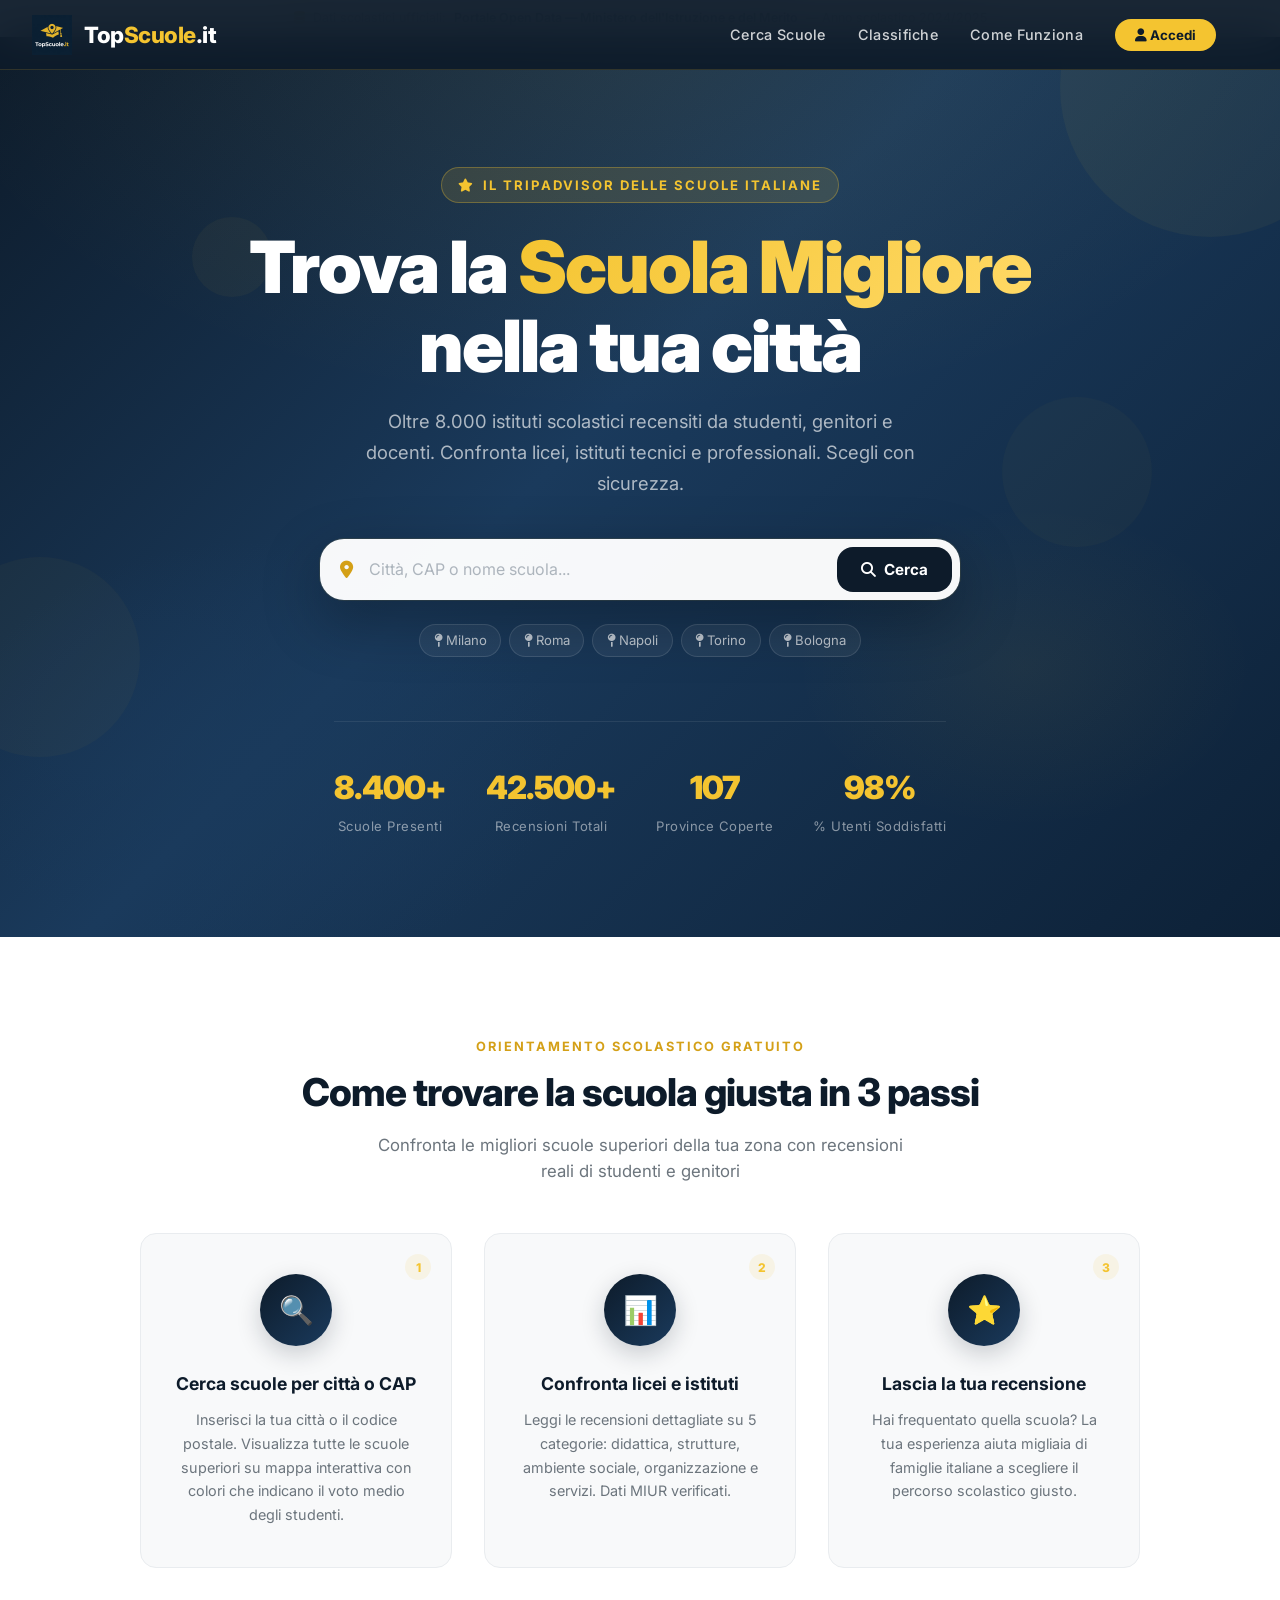
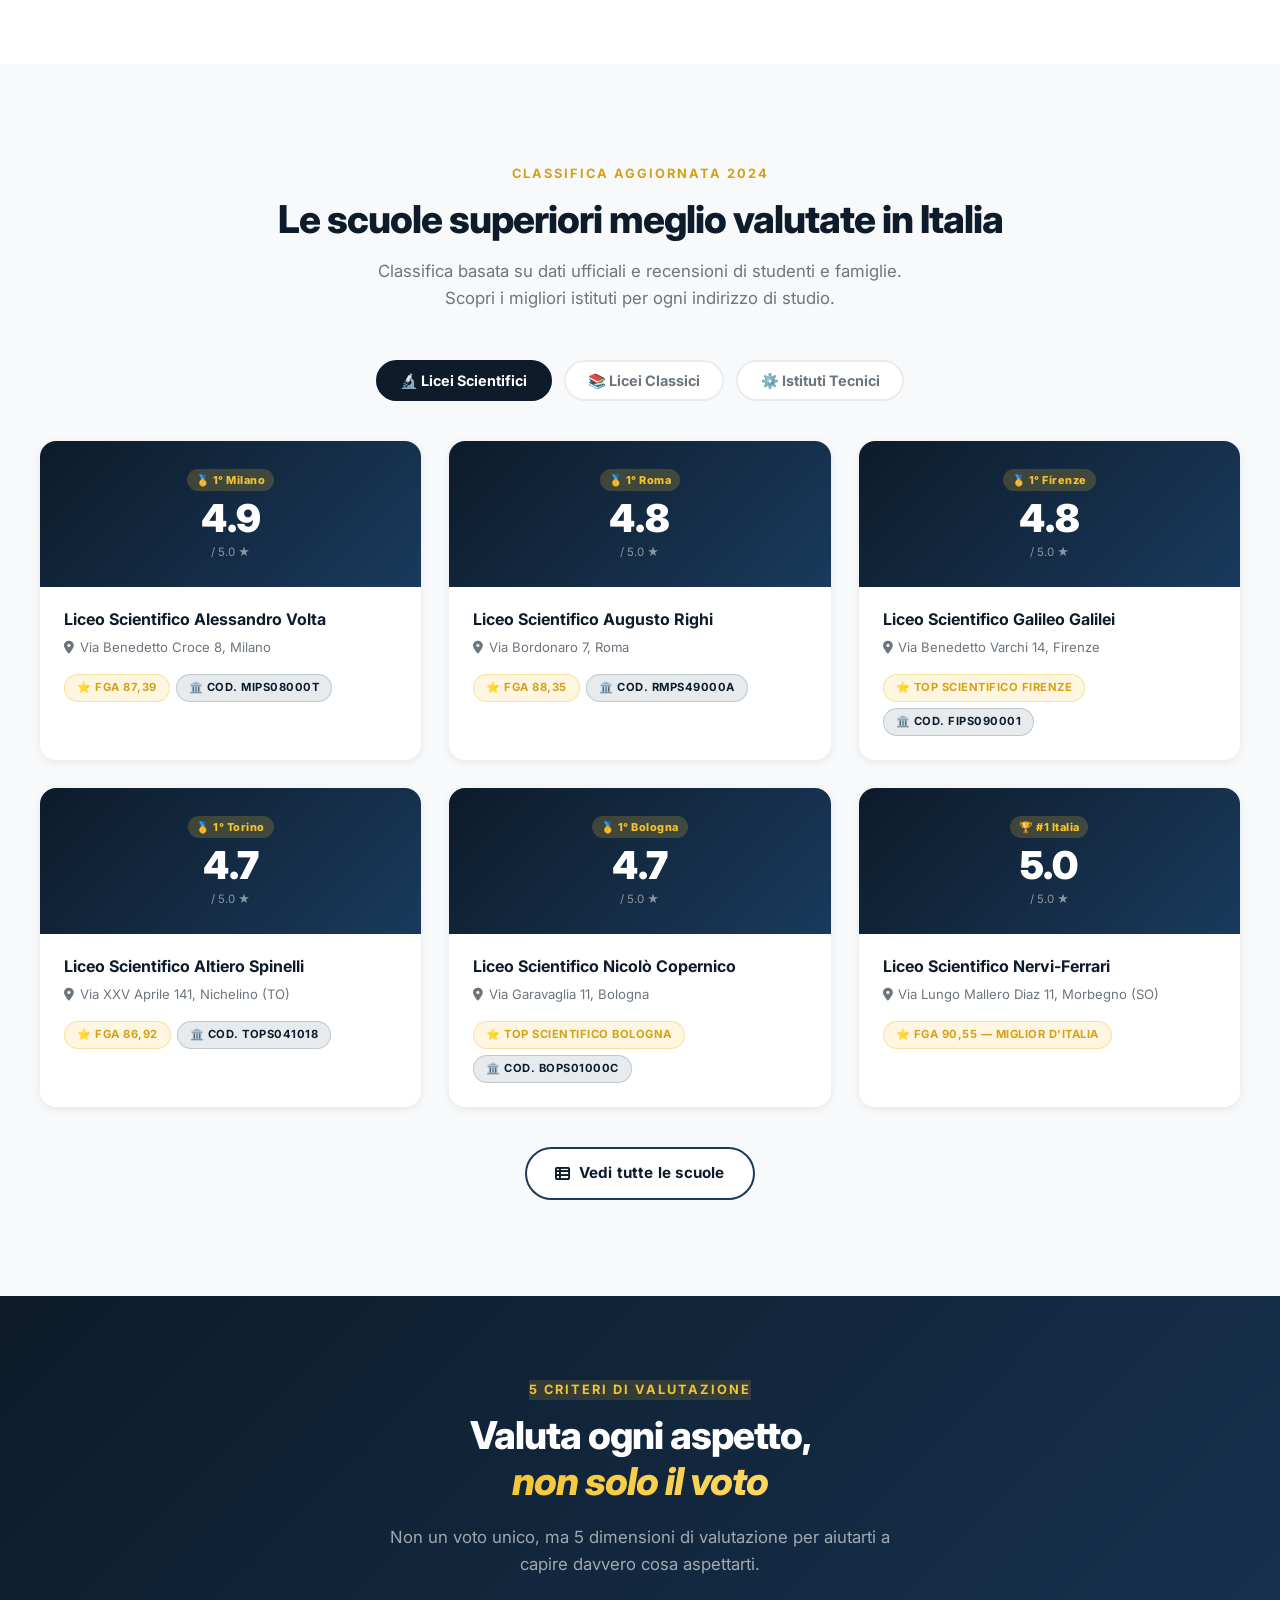
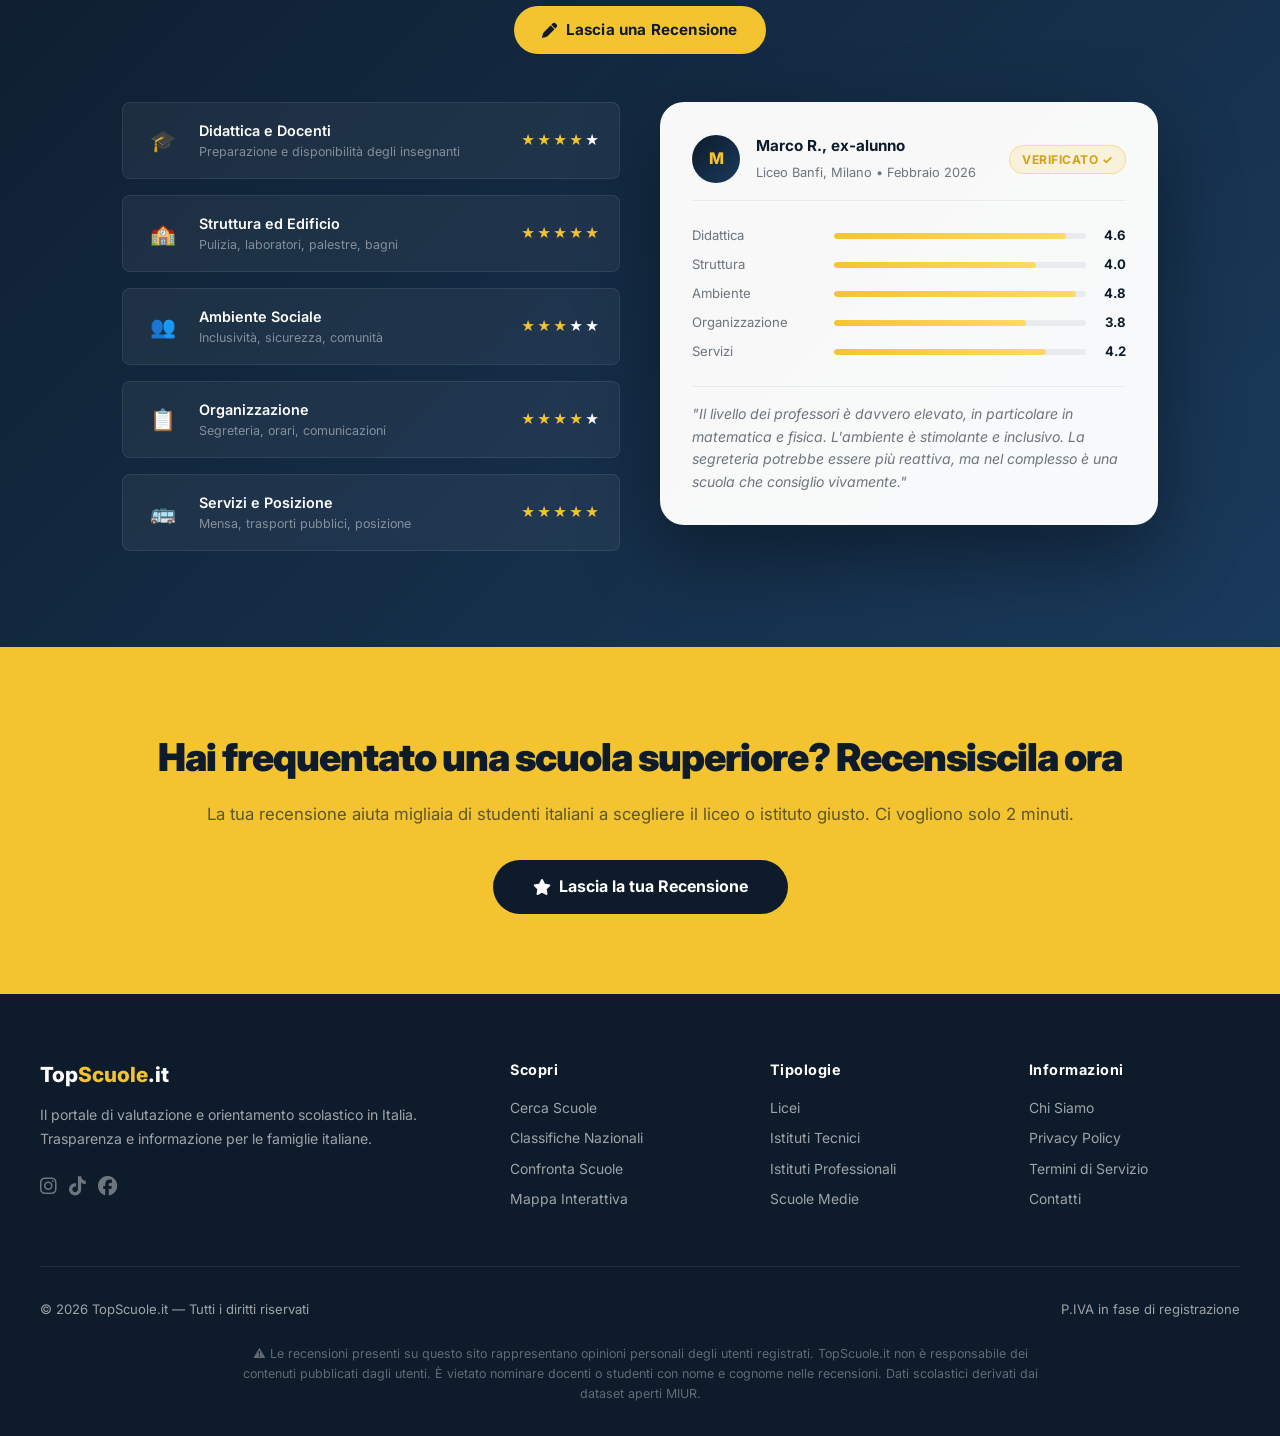
==== commit ca454795: "fix: enforce z-index on index.html search wrapper and add cache busting to autocomplete script tags" ====
--- a/index.html
+++ b/index.html
@@ -1123,7 +1123,7 @@
       </p>
 
       <!-- Search -->
-      <div class="ac-search-wrapper" style="max-width:640px;margin:0 auto 1.5rem;position:relative;">
+      <div class="ac-search-wrapper" style="max-width:640px;margin:0 auto 1.5rem;position:relative;z-index:10;">
         <div class="search-box animate-scale-in delay-3" id="heroSearch" style="margin:0;">
           <i class="fas fa-map-marker-alt search-box__icon"></i>
           <input type="text" class="search-box__input" id="cityInput" autocomplete="off" name="search_home_query"
@@ -1968,7 +1968,7 @@
   </div>
 
   <script src="js/main.js"></script>
-  <script src="js/autocomplete.js"></script>
+  <script src="js/autocomplete.js?v=1.0.2"></script>
   <script src="https://cdn.jsdelivr.net/npm/@emailjs/browser@4/dist/email.min.js"></script>
   <script src="js/emailjs-config.js"></script>
   <script src="js/auth.js"></script>
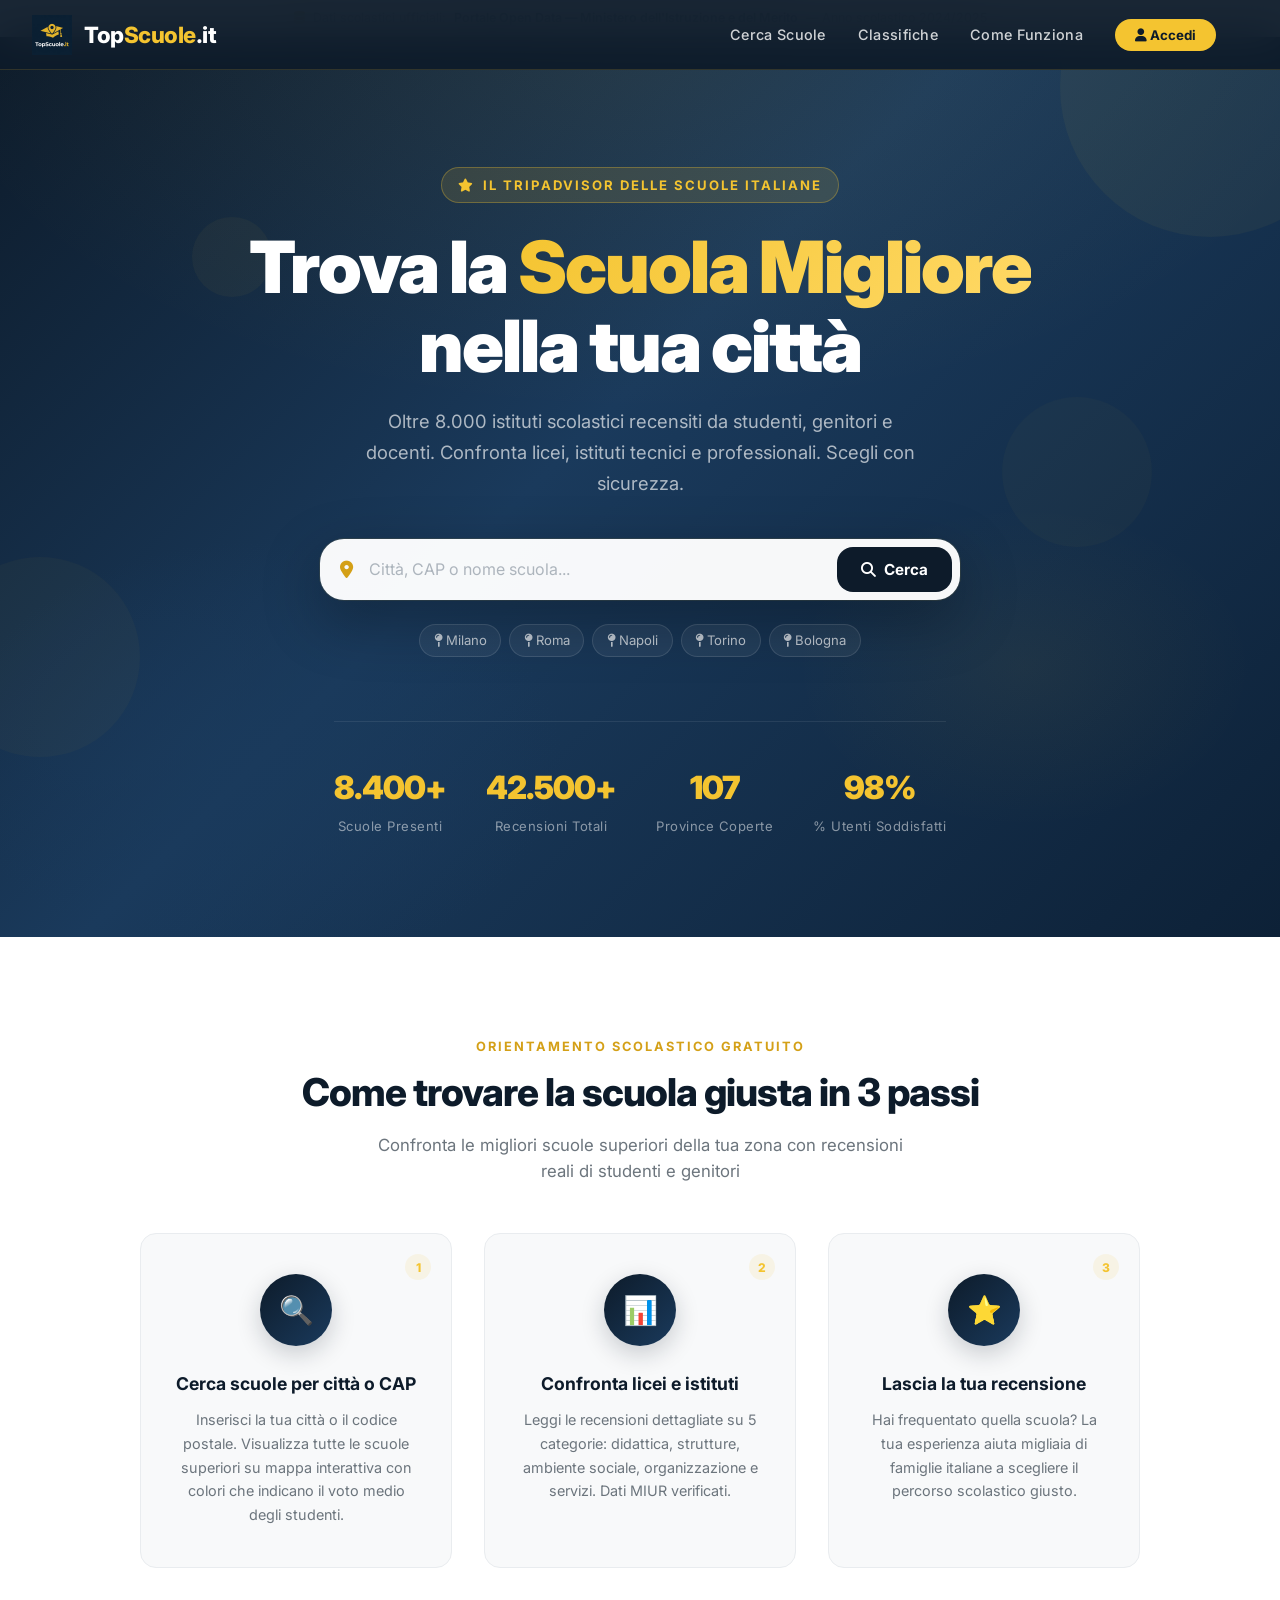
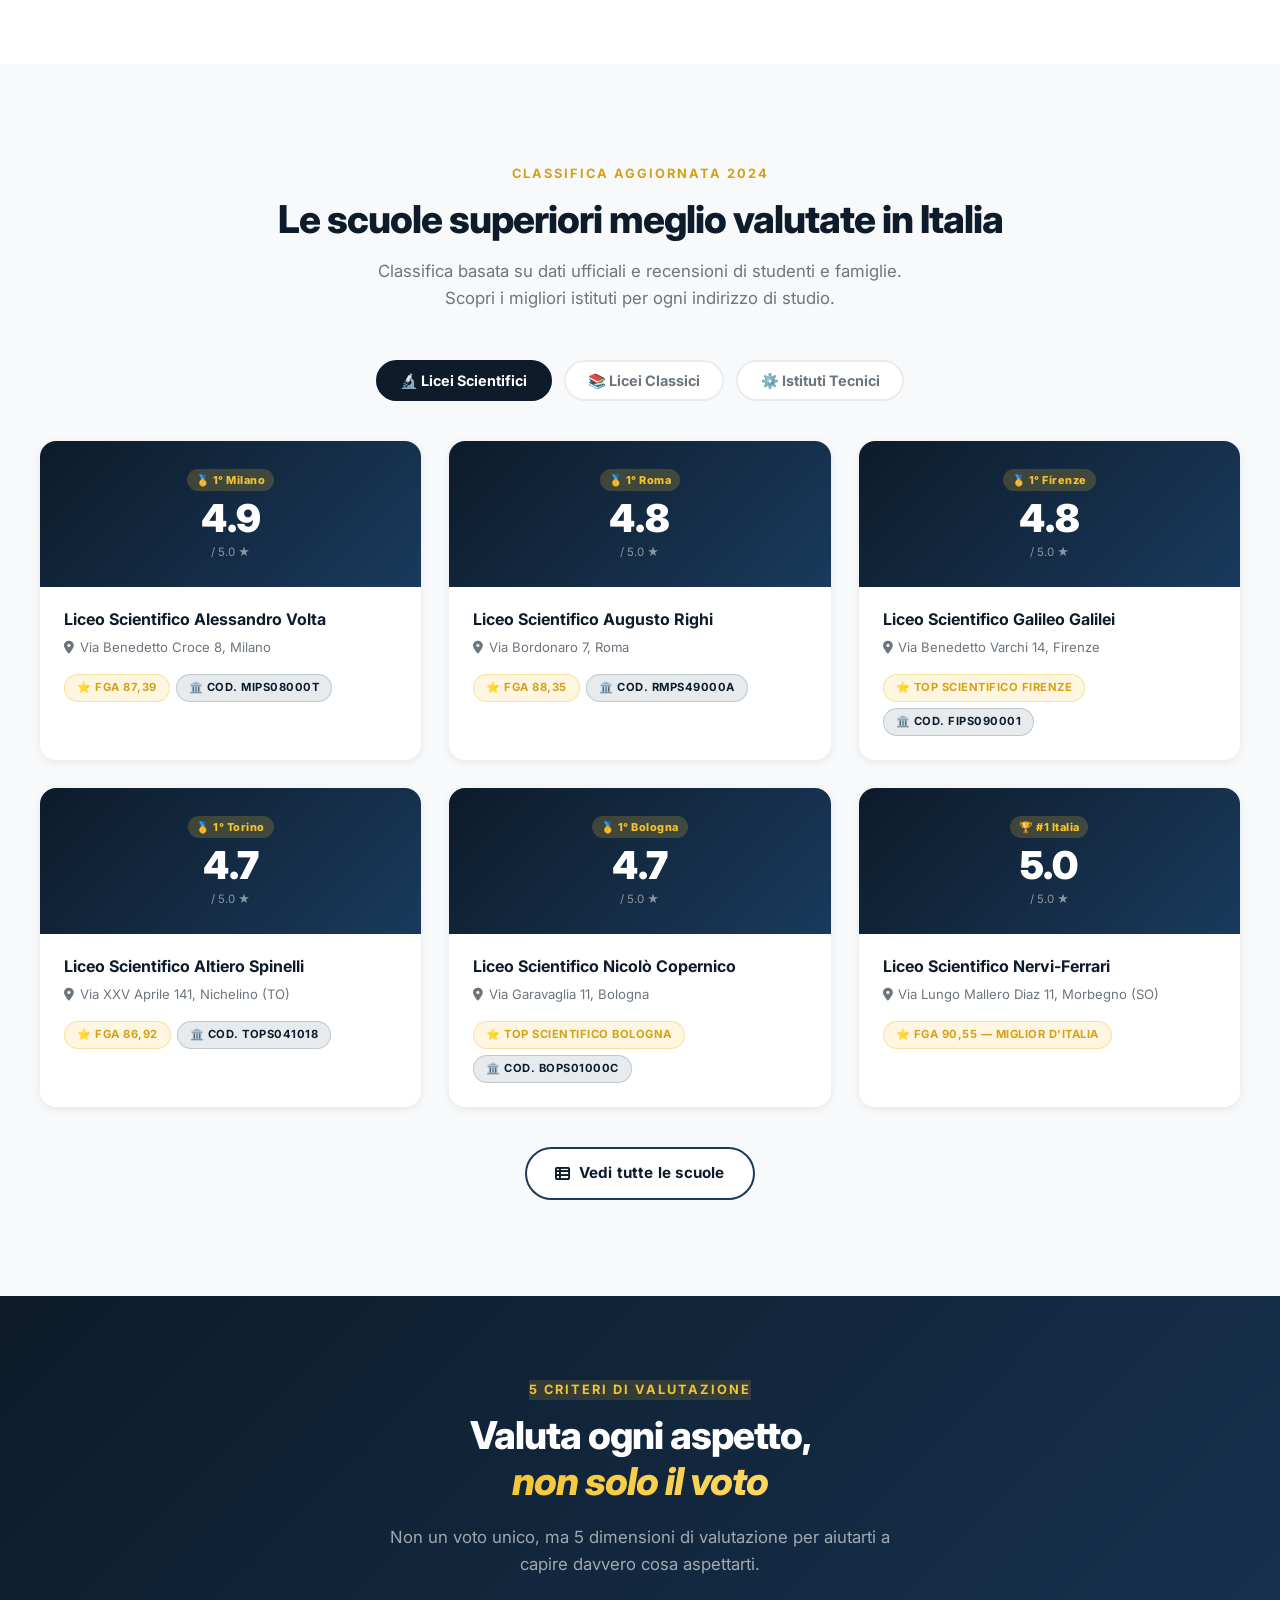
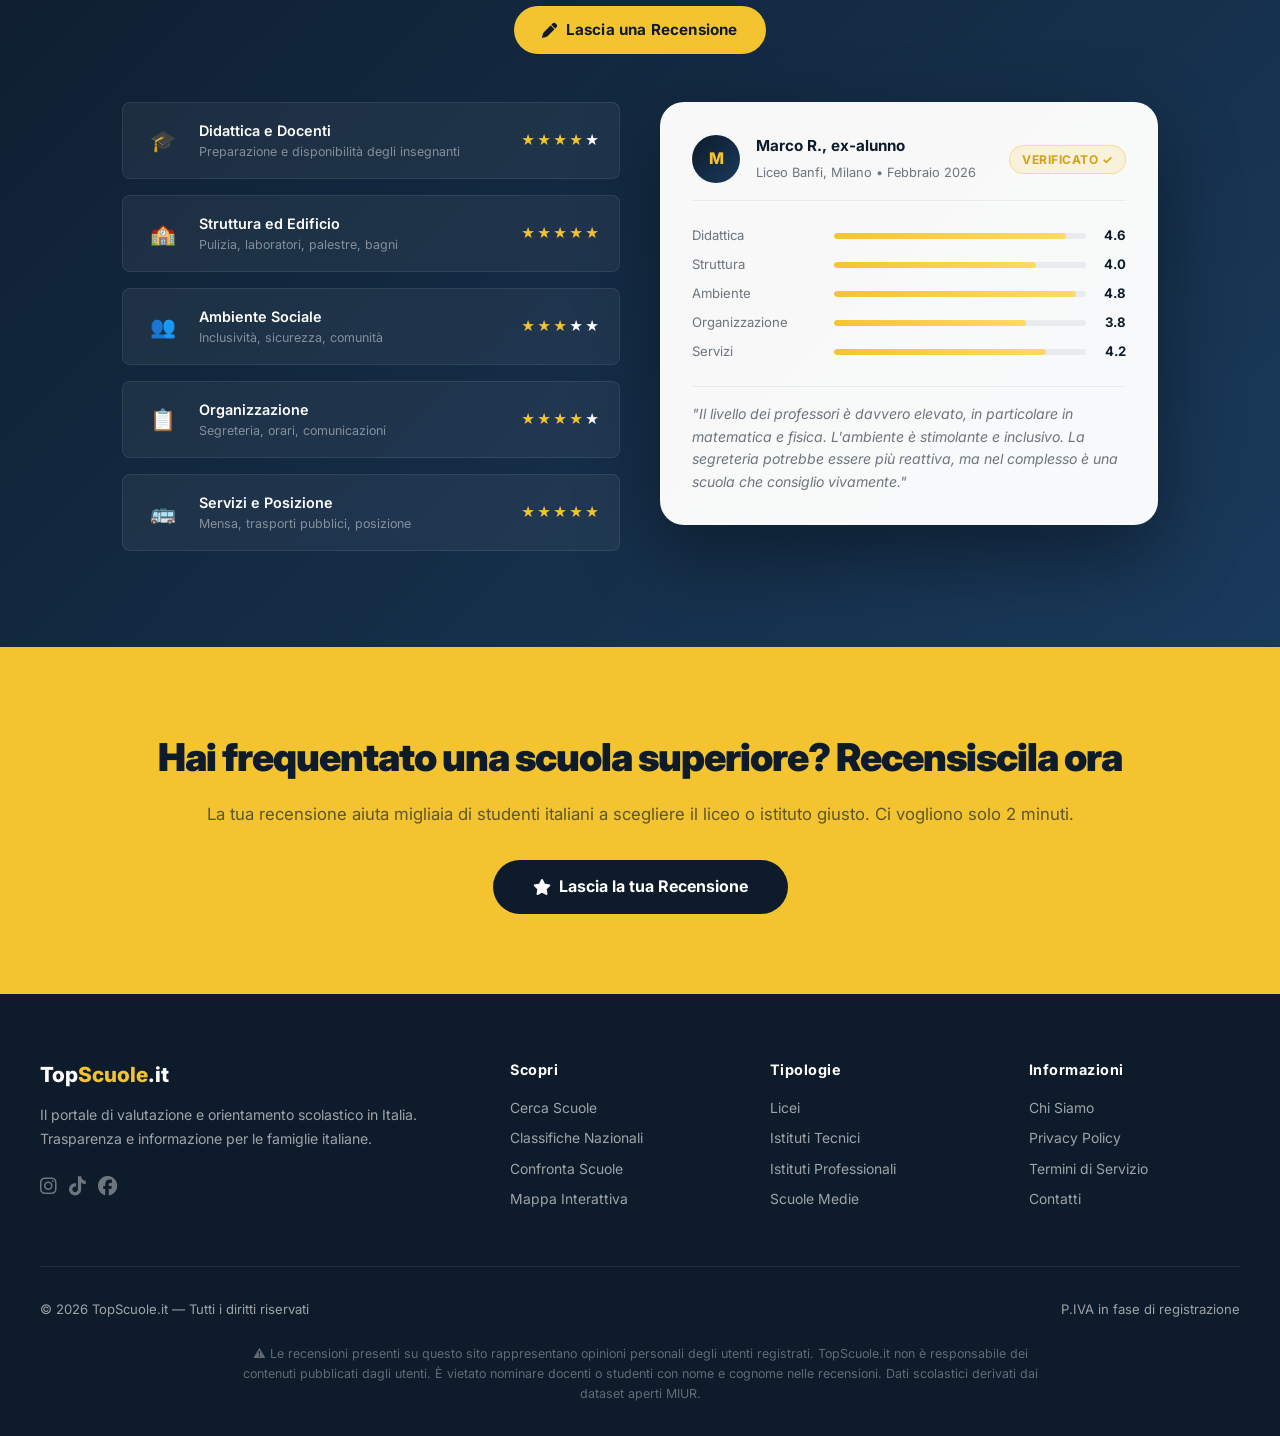
==== commit 42e0264b: "fix: raise hero__content z-index to overlay stats-bar" ====
--- a/index.html
+++ b/index.html
@@ -455,7 +455,7 @@
 
     .hero__content {
       position: relative;
-      z-index: 2;
+      z-index: 10;
       max-width: 800px;
     }
 
